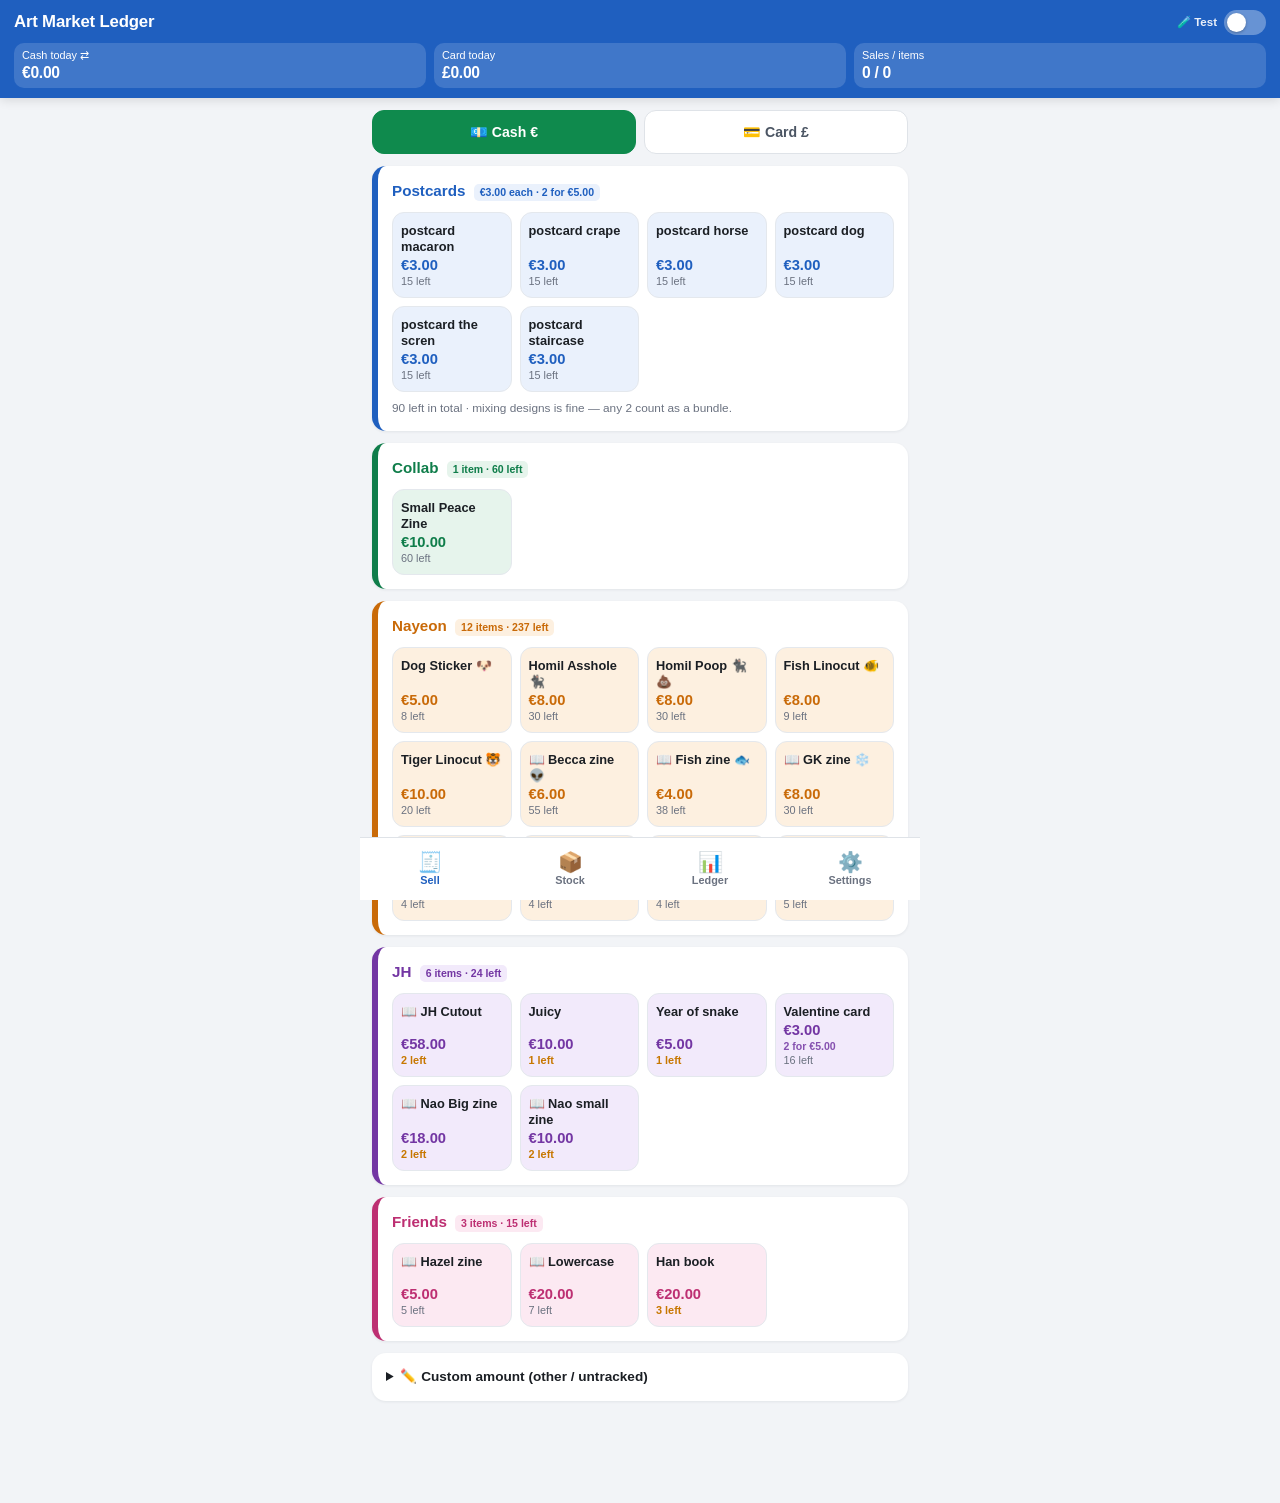
==== artmarket-standalone.html @ d3ed6085 "BremenZineFestival00" ====
<!DOCTYPE html>
<html lang="en">
<head>
<meta charset="UTF-8">
<meta name="viewport" content="width=device-width, initial-scale=1, viewport-fit=cover">
<meta name="theme-color" content="#1f5fbf">
<meta name="apple-mobile-web-app-capable" content="yes">
<meta name="apple-mobile-web-app-status-bar-style" content="default">
<meta name="apple-mobile-web-app-title" content="Art Market Ledger">
<title>Art Market Ledger</title>
<style>
/* ===== 아트마켓 현장 장부 — 모바일 우선 ===== */
:root{
  --primary:#1f5fbf;
  --primary-dark:#174b99;
  --cash:#0f8a4d;
  --card:#6b3fa0;
  --warn:#c0392b;
  --bg:#f2f4f7;
  --surface:#ffffff;
  --text:#1b1f24;
  --muted:#6b7280;
  --line:#dfe3e8;
  --radius:14px;
  --tabh:62px;
  color-scheme: light;
}
*{box-sizing:border-box;-webkit-tap-highlight-color:transparent}
html,body{margin:0;padding:0}
body{
  font-family:-apple-system,BlinkMacSystemFont,"Pretendard","Apple SD Gothic Neo","Segoe UI",Roboto,sans-serif;
  background:var(--bg);color:var(--text);
  font-size:16px;line-height:1.45;
  -webkit-text-size-adjust:100%;
}
h1{font-size:1.05rem;margin:0;font-weight:800;letter-spacing:-.2px}
h2{font-size:.95rem;margin:0 0 10px;font-weight:800}
h3{font-size:.85rem;margin:14px 0 8px;font-weight:800;color:var(--muted)}
p{margin:0}
ul{list-style:none;margin:0;padding:0}
b,strong{font-weight:800}

/* ---------- 상단바 ---------- */
.warnbar{
  background:#fdecea;color:#8d2317;font-size:.78rem;line-height:1.4;
  padding:10px 14px;border-bottom:2px solid #e0a89f;
}
.warnbar[hidden]{display:none}
.warnbar b{display:block;font-size:.86rem;margin-bottom:2px}
.warnbar button{
  margin-top:7px;border:0;background:var(--warn);color:#fff;
  border-radius:8px;padding:8px 12px;font-size:.78rem;font-weight:800;
  cursor:pointer;font-family:inherit;
}
.topbar{
  position:sticky;top:0;z-index:40;
  background:var(--primary);color:#fff;
  padding:calc(env(safe-area-inset-top) + 10px) 14px 10px;
  box-shadow:0 2px 10px rgba(0,0,0,.12);
}
.topbar-main{display:flex;align-items:center;justify-content:space-between;gap:10px}
.stock-shortcut{
  border:0;background:rgba(255,255,255,.22);color:#fff;
  font-size:.82rem;font-weight:700;padding:8px 12px;border-radius:999px;cursor:pointer;
}
.topbar-stats{display:flex;gap:8px;margin-top:8px}
.topbar-stats .stat{
  flex:1;background:rgba(255,255,255,.15);border-radius:10px;padding:6px 8px;
  font-size:.68rem;line-height:1.25;
}
.topbar-stats .stat b{display:block;font-size:.98rem;letter-spacing:-.3px}

/* ---------- 레이아웃 ---------- */
#main{max-width:560px;margin:0 auto;padding:12px 12px calc(var(--tabh) + 28px)}
.view[hidden]{display:none}
.card{
  background:var(--surface);border-radius:var(--radius);padding:14px;
  margin-bottom:12px;box-shadow:0 1px 3px rgba(16,24,40,.07);
}
.hint{font-size:.74rem;color:var(--muted);margin-top:8px}
.muted{color:var(--muted);font-weight:500}

/* ---------- 입력 ---------- */
label{display:block;font-size:.78rem;font-weight:700;color:#4b5563;margin:10px 0 5px}
label:first-child{margin-top:0}
input[type=text],input[type=number],select{
  width:100%;padding:12px;border:1px solid var(--line);border-radius:10px;
  font-size:1rem;background:#fcfcfd;color:var(--text);font-family:inherit;
}
input:focus,select:focus{outline:none;border-color:var(--primary);background:#fff}
label.check{display:flex;align-items:center;gap:8px;font-size:.82rem;margin:12px 0 0}
label.check input{width:20px;height:20px;margin:0}
.grid2{display:grid;grid-template-columns:1fr 1fr;gap:10px}
.grid2 label{margin-top:0}
.field-col{display:flex;flex-direction:column;gap:8px;margin-top:10px}

/* ---------- 버튼 ---------- */
.btn{
  border:0;border-radius:10px;padding:13px 14px;font-size:.95rem;font-weight:800;
  cursor:pointer;font-family:inherit;width:100%;
}
.btn-primary{background:var(--primary);color:#fff}
.btn-primary:active{background:var(--primary-dark)}
.btn-sub{background:#eef2f7;color:#2b3a4d}
.btn-ghost{background:#fff;color:var(--muted);border:1px solid var(--line)}
.btn-warn{background:#fdecea;color:var(--warn)}
.btn-row{display:flex;gap:8px;margin-top:10px}

/* ---------- 통화 토글 ---------- */
.seg{display:flex;gap:8px;margin-bottom:12px}
.seg-btn{
  flex:1;padding:13px 8px;border-radius:12px;border:1.5px solid var(--line);
  background:#fff;color:#4b5563;font-size:.88rem;font-weight:700;cursor:pointer;font-family:inherit;
}
.seg-btn.is-on[data-cur=EUR]{background:var(--cash);border-color:var(--cash);color:#fff}
.seg-btn.is-on[data-cur=GBP]{background:var(--card);border-color:var(--card);color:#fff}

/* ---------- 상품 그리드 ---------- */
.pgrid{display:grid;grid-template-columns:repeat(auto-fill,minmax(96px,1fr));gap:8px}
.pcard{
  position:relative;display:flex;flex-direction:column;gap:2px;
  min-height:84px;padding:10px 8px;border-radius:12px;border:1px solid var(--line);
  background:#fff;text-align:left;cursor:pointer;font-family:inherit;color:var(--text);
}
.pcard:active{background:#eef4ff;border-color:var(--primary)}
.pcard.in-cart{border-color:var(--primary);border-width:2px;background:#f4f8ff}
.pcard-name{font-size:.8rem;font-weight:700;line-height:1.25}
.pcard-price{font-size:.92rem;font-weight:800;color:var(--primary);margin-top:auto}
.pcard-stock{font-size:.68rem;color:var(--muted)}
.pcard-price.noprice{font-size:.76rem;color:#c77700}
.pcard-stock.low{color:#c77700;font-weight:700}
.pcard-stock.out{color:var(--warn);font-weight:700}
.pcard[disabled]{opacity:.45}
.pcard-qty{
  position:absolute;top:-6px;right:-6px;min-width:22px;height:22px;border-radius:999px;
  background:var(--primary);color:#fff;font-size:.72rem;font-weight:800;
  display:flex;align-items:center;justify-content:center;padding:0 5px;
}
.custom-card summary{font-size:.85rem;font-weight:700;cursor:pointer}

/* ---------- 장바구니 ---------- */
.cart{
  position:fixed;left:0;right:0;bottom:var(--tabh);z-index:45;
  display:flex;flex-direction:column;
  background:#fff;border-radius:18px 18px 0 0;
  border-top:1px solid var(--line);
  box-shadow:0 -8px 28px rgba(16,24,40,.18);
  max-width:560px;margin:0 auto;max-height:84vh;
  will-change:transform;
}
.cart[hidden]{display:none}
.cart-grab{
  flex:0 0 auto;touch-action:none;cursor:grab;
  user-select:none;-webkit-user-select:none;
}
.cart-grab:active{cursor:grabbing}
.cart-grabber{display:flex;justify-content:center;padding:9px 0 3px}
.cart-grabber i{display:block;width:44px;height:5px;border-radius:99px;background:#c6ccd4}
.cart-handle{
  display:flex;align-items:center;justify-content:space-between;
  padding:4px 16px 12px;font-size:.86rem;color:var(--muted);
}
.cart-handle-right{display:flex;align-items:center;gap:8px}
.cart-handle-right b{font-size:1.15rem;color:var(--primary)}
.cart-body{flex:1 1 auto;padding:0 14px 16px;overflow-y:auto;-webkit-overflow-scrolling:touch}
.cart-lines{border-top:1px solid var(--line)}
.cart-line{display:flex;align-items:center;gap:8px;padding:9px 0;border-bottom:1px solid #f0f2f5}
.cart-line-name{flex:1;font-size:.86rem;font-weight:700;line-height:1.2}
.cart-line-name small{display:block;font-weight:500;color:var(--muted);font-size:.7rem}
.stepper{display:flex;align-items:center;gap:2px}
.stepper button{
  width:34px;height:34px;border-radius:9px;border:1px solid var(--line);background:#f7f9fc;
  font-size:1.05rem;font-weight:800;color:#374151;cursor:pointer;font-family:inherit;
}
.stepper span{min-width:28px;text-align:center;font-weight:800;font-size:.95rem}
.cart-line-amt{min-width:62px;text-align:right;font-weight:800;font-size:.9rem}
.cart-sum{padding:10px 0;border-bottom:1px solid var(--line)}
.sum-row{display:flex;justify-content:space-between;font-size:.84rem;color:var(--muted);padding:2px 0}
.sum-row.discount{color:var(--cash);font-weight:700}
.sum-row.total{font-size:1.25rem;font-weight:800;color:var(--text);padding-top:6px}
.sum-row.total b{color:var(--primary)}
.pay{padding-top:10px}
.quick{display:flex;gap:6px;margin-top:8px;flex-wrap:wrap}
.quick button{
  flex:1;min-width:58px;padding:10px 4px;border-radius:9px;border:1px solid var(--line);
  background:#f7f9fc;font-size:.85rem;font-weight:700;cursor:pointer;font-family:inherit;color:#374151;
}
.change-row{
  display:flex;justify-content:space-between;align-items:center;
  margin-top:10px;padding:12px;border-radius:12px;background:#eef7f1;
}
.change-row b{font-size:1.5rem;color:var(--cash);letter-spacing:-.5px}
.change-row.short{background:#fdecea}
.change-row.short b{color:var(--warn);font-size:1.1rem}
.cart-actions{display:flex;gap:8px;margin-top:12px}
.cart-actions .btn-ghost{flex:0 0 92px}

/* ---------- 재고 ---------- */
.stock-row{
  background:#fff;border-radius:12px;padding:12px;margin-bottom:8px;
  box-shadow:0 1px 3px rgba(16,24,40,.06);
}
.stock-top{display:flex;justify-content:space-between;align-items:baseline;gap:8px}
.stock-name{font-size:.9rem;font-weight:800}
.stock-left{font-size:1.05rem;font-weight:800;white-space:nowrap}
.stock-left small{font-size:.74rem;color:var(--muted);font-weight:600}
.stock-bar{height:7px;border-radius:99px;background:#eceff3;margin:8px 0;overflow:hidden}
.stock-bar i{display:block;height:100%;border-radius:99px;background:var(--cash)}
.stock-bar i.low{background:#e8a33d}
.stock-bar i.out{background:var(--warn)}
.stock-ctl{display:flex;align-items:center;gap:6px}
.stock-ctl .stepper{flex:0 0 auto}
.stock-ctl input{flex:1;padding:9px;text-align:center;font-weight:700}
.stock-ctl .unit{font-size:.74rem;color:var(--muted);white-space:nowrap}
.sold-today{font-size:.72rem;color:var(--muted);font-weight:600}

/* ---------- 요약 타일 ---------- */
.tiles{display:grid;grid-template-columns:1fr 1fr;gap:8px}
.tile{background:#f7f9fc;border-radius:12px;padding:10px}
.tile span{display:block;font-size:.7rem;color:var(--muted);font-weight:700}
.tile b{display:block;font-size:1.12rem;letter-spacing:-.4px;margin-top:2px}
.tile.cash b{color:var(--cash)}
.tile.card b{color:var(--card)}
.tile.wide{grid-column:1/-1}
.tile.strong{background:#eef4ff}
.tile.strong b{color:var(--primary);font-size:1.3rem}

/* ---------- 내역 ---------- */
.hist li{padding:11px 0;border-bottom:1px solid #f0f2f5}
.hist li:last-child{border-bottom:0}
.hist-top{display:flex;justify-content:space-between;gap:8px;align-items:baseline}
.hist-items{font-size:.86rem;font-weight:700;line-height:1.3}
.hist-amt{font-weight:800;white-space:nowrap}
.hist-amt.cash{color:var(--cash)}
.hist-amt.card{color:var(--card)}
.hist-meta{display:flex;justify-content:space-between;gap:8px;font-size:.72rem;color:var(--muted);margin-top:3px}
.hist-del{border:0;background:none;color:var(--warn);font-size:.72rem;font-weight:700;cursor:pointer;padding:2px 0;font-family:inherit}
.badge{display:inline-block;background:#eef2f7;color:#415168;font-size:.66rem;font-weight:800;padding:1px 6px;border-radius:5px;margin-left:4px;vertical-align:middle}
.badge.gbp{background:#ede4f7;color:#5b327f}
.empty{text-align:center;color:var(--muted);font-size:.84rem;padding:18px 0}

/* 상품별 판매 표 */
.ptable{width:100%;border-collapse:collapse;font-size:.82rem}
.ptable th,.ptable td{padding:7px 4px;border-bottom:1px solid #f0f2f5;text-align:right}
.ptable th:first-child,.ptable td:first-child{text-align:left}
.ptable th{font-size:.7rem;color:var(--muted);font-weight:800}
.ptable td small{font-size:.66rem;font-weight:500}
.ptable tfoot td{font-weight:800;border-bottom:0}

/* 설정 상품 편집 */
.prow{border:1px solid var(--line);border-radius:12px;padding:10px;margin-bottom:8px}
.prow-head{display:flex;gap:8px;align-items:center}
.prow-head input{flex:1}
.prow-del{border:0;background:#fdecea;color:var(--warn);border-radius:9px;width:38px;height:40px;font-size:1rem;cursor:pointer;flex:0 0 38px}
.prow-grid{display:grid;grid-template-columns:1fr 1fr 1fr;gap:6px;margin-top:8px}
.prow-grid label{font-size:.68rem;margin:0 0 3px}
.prow-grid input{padding:9px;text-align:center}
.prow .tag{font-size:.68rem;color:var(--muted);font-weight:700;margin-top:6px;display:block}

/* ---------- 탭바 ---------- */
.tabbar{
  position:fixed;left:0;right:0;bottom:0;z-index:50;
  display:flex;background:#fff;border-top:1px solid var(--line);
  padding-bottom:env(safe-area-inset-bottom);
  max-width:560px;margin:0 auto;
}
.tab{
  flex:1;border:0;background:none;padding:8px 2px;height:var(--tabh);
  display:flex;flex-direction:column;align-items:center;justify-content:center;gap:2px;
  font-size:.68rem;font-weight:700;color:var(--muted);cursor:pointer;font-family:inherit;
}
.tab i{font-style:normal;font-size:1.25rem;line-height:1}
.tab.is-on{color:var(--primary)}

/* ---------- 토스트 ---------- */
.toast{
  position:fixed;left:50%;bottom:calc(var(--tabh) + 20px);transform:translateX(-50%);
  background:#1b1f24;color:#fff;padding:11px 16px;border-radius:999px;
  font-size:.85rem;font-weight:700;z-index:90;max-width:88%;text-align:center;
  box-shadow:0 6px 20px rgba(0,0,0,.25);
}


/* ---------- PDF 리포트 (인쇄 전용) ---------- */
.btn-cash{background:var(--cash);color:#fff}
.btn-card{background:var(--card);color:#fff}
.report{display:none}
@media print{
  body{background:#fff}
  body > *{display:none !important}
  body > #reportSheet{display:block !important}
  @page{size:A4;margin:14mm}
}
#reportSheet{color:#000;font-size:11pt;line-height:1.45}
#reportSheet .rp-head{border-bottom:2px solid #000;padding-bottom:8px;margin-bottom:14px}
#reportSheet h1{font-size:17pt;margin:0 0 4px}
#reportSheet .rp-sub{font-size:9.5pt;color:#444}
#reportSheet h2{font-size:12pt;margin:18px 0 6px;border-bottom:1px solid #999;padding-bottom:3px}
#reportSheet table{width:100%;border-collapse:collapse;font-size:10pt}
#reportSheet th,#reportSheet td{border-bottom:1px solid #ccc;padding:5px 4px;text-align:right}
#reportSheet th:first-child,#reportSheet td:first-child{text-align:left}
#reportSheet th{background:#f0f0f0;font-weight:700;border-bottom:1px solid #888}
#reportSheet tfoot td{font-weight:800;border-top:1px solid #888;border-bottom:none}
#reportSheet .rp-sum{display:grid;grid-template-columns:1fr 1fr;gap:6px 14px;margin:10px 0}
#reportSheet .rp-sum div{display:flex;justify-content:space-between;border-bottom:1px dotted #bbb;padding:3px 0}
#reportSheet .rp-sum .big{grid-column:1/-1;font-size:13pt;font-weight:800;border-bottom:2px solid #000}
#reportSheet .rp-note{font-size:9pt;color:#555;margin-top:6px}
#reportSheet .rp-foot{margin-top:20px;font-size:8.5pt;color:#777;border-top:1px solid #ccc;padding-top:6px}


/* ---------- 테스트 모드 / 두 번 탭 확인 ---------- */
.testbar{
  display:flex;align-items:center;justify-content:space-between;gap:8px;flex-wrap:wrap;
  background:#fff3e0;color:#8a4b00;border-bottom:1px solid #f0c98a;
  padding:9px 14px;font-size:.78rem;font-weight:700;
  position:sticky;top:0;z-index:39;
}
.testbar[hidden]{display:none}
.testbar-btns{display:flex;gap:6px}
.testbar button{
  border:1px solid #d7a35a;background:#fff;color:#8a4b00;
  border-radius:8px;padding:6px 10px;font-size:.74rem;font-weight:800;cursor:pointer;font-family:inherit;
}
body.testing .pcard-price{color:#b36b00}
.btn.armed,.hist-del.armed{background:var(--warn) !important;color:#fff !important;border-color:var(--warn) !important}
.testbar button.armed{background:var(--warn);color:#fff;border-color:var(--warn)}
.hist-del{padding:4px 10px;border-radius:7px;background:#fdecea}
#clearDate,#testWipe2{margin-top:12px}
.hist li.test-row{opacity:.85}


/* ---------- 카테고리별 색 구분 ---------- */
[data-cat="postcard"]{--cat:#1f5fbf;--catBg:#eaf1fc}
[data-cat="joint"]   {--cat:#0f7d4a;--catBg:#e6f4ec}
[data-cat="nayeon"]  {--cat:#c96a08;--catBg:#fdf0e0}
[data-cat="jh"]      {--cat:#7336a3;--catBg:#f2eafb}
[data-cat="friends"] {--cat:#bd2f72;--catBg:#fce9f2}
[data-cat="etc"]     {--cat:#5a6673;--catBg:#eef1f5}

.card[data-cat]{border-left:6px solid var(--cat)}
.card[data-cat] h2{color:var(--cat)}
.card[data-cat] h2 .badge{background:var(--catBg);color:var(--cat)}
.pcard[data-cat]{background:var(--catBg);border-color:#e4e8ed}
.pcard[data-cat] .pcard-price{color:var(--cat)}
.pcard[data-cat]:active{background:#fff;border-color:var(--cat)}
.pcard[data-cat].in-cart{border-color:var(--cat);border-width:2px;background:#fff}
.pcard[data-cat] .pcard-qty{background:var(--cat)}

h3[data-cat]{
  color:var(--cat);border-left:4px solid var(--cat);
  padding-left:8px;margin-left:2px;
}
.cat-dot{
  display:inline-block;width:9px;height:9px;border-radius:99px;
  background:var(--cat);margin-right:6px;vertical-align:baseline;
}
.stock-row[data-cat]{border-left:4px solid var(--cat)}
.stock-row[data-cat] .stock-left{color:var(--cat)}

.stock-foot{display:flex;justify-content:flex-end;margin-top:2px}


/* ---------- Sell 상단 테스트 토글 ---------- */
.sell-top{display:flex;justify-content:flex-end;align-items:center;margin:0 2px 10px}
.switch{
  display:inline-flex;align-items:center;gap:9px;margin:0;
  font-size:.8rem;font-weight:800;color:#6b7280;cursor:pointer;
  user-select:none;-webkit-user-select:none;
}
.switch input{position:absolute;opacity:0;width:0;height:0}
.switch-ui{
  position:relative;width:48px;height:29px;border-radius:99px;
  background:#d3d8df;transition:background .18s;flex:0 0 auto;
}
.switch-ui::after{
  content:"";position:absolute;top:3px;left:3px;width:23px;height:23px;
  border-radius:99px;background:#fff;box-shadow:0 1px 3px rgba(0,0,0,.28);
  transition:transform .18s;
}
.switch input:checked ~ .switch-ui{background:#e08a1e}
.switch input:checked ~ .switch-ui::after{transform:translateX(19px)}
.switch:has(input:checked) .switch-txt{color:#b4660a}
.switch:active .switch-ui::after{width:27px}

.pcard-bundle{font-size:.66rem;font-weight:700;color:var(--cat,#6b7280);opacity:.85}


/* 파란 헤더 위의 테스트 토글 */
.topbar .switch{color:rgba(255,255,255,.9);font-size:.72rem;gap:7px;flex:0 0 auto}
.topbar .switch-ui{width:42px;height:25px;background:rgba(255,255,255,.32)}
.topbar .switch-ui::after{width:19px;height:19px;top:3px;left:3px}
.topbar .switch input:checked ~ .switch-ui{background:#f5a93f}
.topbar .switch input:checked ~ .switch-ui::after{transform:translateX(17px)}
.topbar .switch:has(input:checked) .switch-txt{color:#ffe3bb}
.topbar .switch:active .switch-ui::after{width:23px}

/* ---------- 테스트 모드: 상단을 주황색으로 ---------- */
body.testing .topbar{background:#d98324}
body.testing .topbar-stats .stat{background:rgba(255,255,255,.22)}
body.testing .topbar .switch .switch-txt{color:#fff}
body.testing .topbar .switch input:checked ~ .switch-ui{background:#fff}
body.testing .topbar .switch input:checked ~ .switch-ui::after{background:#c9761a}
body.testing .btn-primary{background:#d98324}
body.testing .btn-primary:active{background:#b96a15}
body.testing .cart-handle-right b{color:#c9761a}
body.testing .sum-row.total b{color:#c9761a}

.topbar-stats{cursor:pointer}
.topbar-stats .stat:first-child span{opacity:.9}

</style>
</head>
<body>

<div id="storageWarn" class="warnbar" hidden>
  <b>⚠️ This browser is NOT saving your data.</b>
  Everything disappears when you close this page. Open the app from a web address instead (see README), or save a backup after every few sales.
  <button id="warnBackup">Save backup now</button>
</div>

<header class="topbar">
  <div class="topbar-main">
    <h1>Art Market Ledger</h1>
    <label class="switch">
      <span class="switch-txt">🧪 Test</span>
      <input type="checkbox" id="setTest">
      <span class="switch-ui"></span>
    </label>
  </div>
  <div class="topbar-stats" id="topStats"></div>
</header>

<div id="testBar" class="testbar" hidden>
  <span>🧪 Test mode — nothing counts toward sales or stock</span>
  <span class="testbar-btns">
    <button id="testWipe">Clear</button>
    <button id="testOff">Turn off</button>
  </span>
</div>

<main id="main">

  <!-- ===================== SELL ===================== -->
  <section class="view" id="view-sell">
    <div class="seg" id="curSeg">
      <button class="seg-btn is-on" data-cur="EUR">💶 Cash €</button>
      <button class="seg-btn" data-cur="GBP">💳 Card £</button>
    </div>

    <div id="productSections"></div>

    <details class="card custom-card">
      <summary>✏️ Custom amount (other / untracked)</summary>
      <div class="field-col">
        <input id="customName" type="text" placeholder="Item name (e.g. commission)">
        <input id="customPrice" type="number" inputmode="decimal" step="0.5" placeholder="Amount in the selected currency">
        <button class="btn btn-sub" id="customAdd">Add to cart</button>
      </div>
    </details>
  </section>

  <!-- ===================== STOCK ===================== -->
  <section class="view" id="view-stock" hidden>
    <div class="card" id="stockSummary"></div>
    <div id="stockList"></div>
    <div class="card">
      <p class="hint">This screen is read-only. To change a number, go to <b>Settings → Products · Stock</b>.</p>
      <button class="btn btn-sub" id="restockAll">Reset all stock to starting quantity</button>
    </div>
  </section>

  <!-- ===================== LEDGER ===================== -->
  <section class="view" id="view-ledger" hidden>
    <div class="card">
      <label for="ledgerDate">Date</label>
      <select id="ledgerDate"></select>
      <div id="ledgerSummary"></div>
    </div>

    <div class="card">
      <h2>Settlement by category</h2>
      <div id="ledgerByCat"></div>
      <p class="hint">Use this table when splitting takings per maker.</p>
    </div>

    <div class="card">
      <h2>Sales by product</h2>
      <div id="ledgerByProduct"></div>
    </div>

    <div class="card">
      <h2>Transactions</h2>
      <ul class="hist" id="histList"></ul>
      <button class="btn btn-warn" id="clearDate">🗑 Delete all records for this date (restores stock)</button>
    </div>

    <div class="card" id="testCard" hidden>
      <h2>🧪 Test records</h2>
      <p class="hint">Practice entries. They never touch sales, stock or reports.</p>
      <ul class="hist" id="testList"></ul>
      <button class="btn btn-warn" id="testWipe2">Delete all test records</button>
    </div>

    <div class="card">
      <h2>Export</h2>
      <p class="hint">Everything below follows the <b>date</b> selected above.</p>

      <h3>PDF report — one per currency</h3>
      <div class="btn-row">
        <button class="btn btn-cash" id="pdfEur">💶 EUR (€) PDF</button>
        <button class="btn btn-card" id="pdfGbp">💳 GBP (£) PDF</button>
      </div>
      <p class="hint">When the print sheet opens, choose <b>Save as PDF</b>. (iPhone: Share → Save to Files)</p>

      <h3>CSV for Excel</h3>
      <div class="btn-row">
        <button class="btn btn-sub" id="csvEur">💶 EUR</button>
        <button class="btn btn-sub" id="csvGbp">💳 GBP</button>
        <button class="btn btn-sub" id="csvAll">All</button>
      </div>
      <p class="hint">Opens directly in Excel / Google Sheets (one row = one product).</p>

      <h3>Backup</h3>
      <div class="btn-row">
        <button class="btn btn-sub" id="expJson">JSON backup (all data)</button>
      </div>
    </div>
  </section>

  <!-- ===================== SETTINGS ===================== -->
  <section class="view" id="view-settings" hidden>
    <div class="card">
      <h2>Postcard price (bundle)</h2>
      <div class="grid2">
        <div><label for="pcUnitEur">1 for €</label><input id="pcUnitEur" type="number" inputmode="decimal" step="0.5"></div>
        <div><label for="pcPairEur">2 for €</label><input id="pcPairEur" type="number" inputmode="decimal" step="0.5"></div>
        <div><label for="pcUnitGbp">1 for £</label><input id="pcUnitGbp" type="number" inputmode="decimal" step="0.5"></div>
        <div><label for="pcPairGbp">2 for £</label><input id="pcPairGbp" type="number" inputmode="decimal" step="0.5"></div>
      </div>
      <p class="hint">Mixing designs is fine — any 2 postcards count as a bundle. 3 = bundle + 1, 4 = two bundles, automatically.</p>
    </div>

    <div class="card">
      <h2>Products · Stock</h2>
      <div id="setProducts"></div>
      <button class="btn btn-sub" id="addProduct">+ Add product</button>
    </div>

    <div class="card">
      <h2>Data</h2>
      <div class="btn-row">
        <button class="btn btn-sub" id="expJson2">JSON backup</button>
        <button class="btn btn-sub" id="impJson">Restore JSON</button>
      </div>
      <button class="btn btn-warn" id="cleanAll" style="margin-top:10px">🧹 Delete all sales + reset stock</button>
      <div class="btn-row">
        <button class="btn btn-warn" id="resetDay">Delete today only</button>
        <button class="btn btn-warn" id="resetAll">Factory reset</button>
      </div>
      <p class="hint">“Delete all sales” clears records but keeps your products, prices and categories. “Factory reset” puts products and prices back to the original list too. Both need <b>two taps</b>.</p>
      <input type="file" id="fileInput" accept="application/json,.json" hidden>
    </div>
  </section>

</main>

<!-- ===================== CART ===================== -->
<div class="cart" id="cart" hidden>
  <div class="cart-grab" id="cartGrab">
    <div class="cart-grabber"><i></i></div>
    <div class="cart-handle">
      <span><b id="cartQty">0</b> in cart</span>
      <span class="cart-handle-right"><b id="cartTotalMini">€0.00</b></span>
    </div>
  </div>
  <div class="cart-body" id="cartBody">
    <ul class="cart-lines" id="cartLines"></ul>
    <div class="cart-sum" id="cartSum"></div>
    <div class="pay" id="payBox">
      <label for="received">Cash received (€)</label>
      <input id="received" type="number" inputmode="decimal" step="0.5" placeholder="Leave empty = exact amount">
      <div class="quick" id="quickCash"></div>
      <div class="change-row"><span>Change to give</span><b id="changeOut">€0.00</b></div>
    </div>
    <div class="cart-actions">
      <button class="btn btn-ghost" id="cartClear">Clear</button>
      <button class="btn btn-primary" id="cartRecord">✅ Record</button>
    </div>
  </div>
</div>

<nav class="tabbar">
  <button class="tab is-on" data-go="sell"><i>🧾</i>Sell</button>
  <button class="tab" data-go="stock"><i>📦</i>Stock</button>
  <button class="tab" data-go="ledger"><i>📊</i>Ledger</button>
  <button class="tab" data-go="settings"><i>⚙️</i>Settings</button>
</nav>

<div class="toast" id="toast" hidden></div>
<div id="reportSheet" class="report" aria-hidden="true"></div>

<script>
'use strict';
/* =========================================================
   아트마켓 현장 장부
   - 금액은 모두 '센트(정수)'로 계산해서 소수점 오차를 없앱니다.
   - 재고는 상품별, 금액은 거래별로 따로 기록합니다.
   - 상품은 카테고리(제작자/엽서)로 묶여 정산도 카테고리별로 볼 수 있습니다.
   ========================================================= */

const SYM = { EUR: '€', GBP: '£' };
const KEY = 'artmarket-ledger-v3';

const $  = (s, r = document) => r.querySelector(s);
const $$ = (s, r = document) => Array.from(r.querySelectorAll(s));
const toC = v => Math.round((parseFloat(v) || 0) * 100);          // 2.5 -> 250
const fmt = (c, cur) => SYM[cur] + (c / 100).toFixed(2);
const num = c => (c / 100).toFixed(2);
const uid = () => Date.now().toString(36) + Math.random().toString(36).slice(2, 7);
const pad = n => String(n).padStart(2, '0');
const dayOf = (d = new Date()) => `${d.getFullYear()}-${pad(d.getMonth() + 1)}-${pad(d.getDate())}`;
const hhmm = ts => { const d = new Date(ts); return `${pad(d.getHours())}:${pad(d.getMinutes())}`; };
const esc = s => String(s).replace(/[&<>"]/g, m => ({ '&': '&amp;', '<': '&lt;', '>': '&gt;', '"': '&quot;' }[m]));

/* ---------------- 초기 데이터 ---------------- */
function defaultState() {
  // 엽서: 가격은 카테고리(세트가)에서 관리하므로 상품 가격은 비워둠
  const pc = (id, name) => ({ id: 'pc-' + id, name, cat: 'postcard', price: { EUR: 0, GBP: 0 }, stock: 15, baseStock: 15 });
  const it = (id, name, cat, eur, gbp, stock) =>
    ({ id, name, cat, price: { EUR: toC(eur), GBP: toC(gbp) }, stock, baseStock: stock });

  return {
    version: 2,
    settings: { gbpToEur: 1.15, showEurEq: true, cashFloatC: 0, currency: 'EUR', testMode: false, topScope: 'today' },
    categories: [
      { id: 'postcard', name: 'Postcards', unitName: 'pc',
        unit: { EUR: toC(3), GBP: toC(2.5) },
        bundles: [{ qty: 2, EUR: toC(5), GBP: toC(4) }] },
      { id: 'joint',   name: 'Collab' },
      { id: 'nayeon',  name: 'Nayeon' },
      { id: 'jh',      name: 'JH' },
      { id: 'friends', name: 'Friends' },
      { id: 'etc',     name: 'Other' }
    ],
    products: [
      /* 엽서 6종 · 각 15장 */
      pc('macaron',   'postcard macaron'),
      pc('crape',     'postcard crape'),
      pc('horse',     'postcard horse'),
      pc('dog',       'postcard dog'),
      pc('scren',     'postcard the scren'),
      pc('staircase', 'postcard staircase'),

      /* 공동 제작 */
      it('p-smallpeace', 'Small Peace Zine', 'joint', 10, 8.5, 60),

      /* 나연 제작 */
      it('p-dogsticker', 'Dog Sticker 🐶',       'nayeon', 5, 4.5, 8),
      it('p-homilass',   'Homil Asshole 🐈‍⬛',     'nayeon', 8, 7,   30),
      it('p-homilpoop',  'Homil Poop 🐈‍⬛💩',      'nayeon', 8, 7,   30),
      it('p-fishlino',   'Fish Linocut 🐠',      'nayeon', 8, 7,   9),
      it('p-tigerlino',  'Tiger Linocut 🐯',     'nayeon', 10, 8.5, 20),
      it('p-beccazine',  '📖 Becca zine 👽',     'nayeon', 6, 5,   55),
      it('p-fishzine',   '📖 Fish zine 🐟',      'nayeon', 4, 3.5, 38),
      it('p-gkzine',     '📖 GK zine ❄️',        'nayeon', 8, 7,   30),
      it('p-bologna1',   '1 Bologna Print A4',  'nayeon', 10, 9,  4),
      it('p-bologna2',   '2 Bologna Print A4',  'nayeon', 10, 9,  4),
      it('p-bologna3',   '3 Bologna print A4',  'nayeon', 10, 9,  4),
      it('p-dogpostcard','Dog postcard 🐶',      'nayeon', 3, 2.5, 5),

      /* JH 제작 */
      it('p-jhcutout',   '📖 JH Cutout',       'jh', 58, 50, 2),
      it('p-juicy',      'Juicy',              'jh', 10, 9, 1),
      it('p-yearsnake',  'Year of snake',      'jh', 5, 4, 1),
      { id: 'p-valentine', name: 'Valentine card', cat: 'jh',
        price: { EUR: toC(3), GBP: toC(2.5) },
        bundles: [{ qty: 2, EUR: toC(5), GBP: toC(4) }],   // 2개 세트가
        stock: 16, baseStock: 16 },
      it('p-naobig',     '📖 Nao Big zine',    'jh', 18, 15, 2),
      it('p-naosmall',   '📖 Nao small zine',  'jh', 10, 9, 2),

      /* 지인 제작 */
      it('p-hazel',      '📖 Hazel zine',      'friends', 5, 4, 5),
      it('p-lowercase',  '📖 Lowercase',       'friends', 20, 19, 7),
      it('p-hanbook',    'Han book',           'friends', 20, 19, 3)
    ],
    sales: []
  };
}

/* ---------------- 저장소 ---------------- */
let storageOk = true;
function probeStorage() {                      // 진짜로 저장이 되는지 한 번 써보고 확인
  try { localStorage.setItem('__probe', '1'); localStorage.removeItem('__probe'); return true; }
  catch (e) { return false; }
}
function load() {
  try {
    const raw = localStorage.getItem(KEY);
    if (raw) return migrate(JSON.parse(raw));
  } catch (e) { storageOk = false; }
  return defaultState();
}
function migrate(s) {
  const d = defaultState();
  s = s || {};
  s.settings = Object.assign({}, d.settings, s.settings);
  if (!Array.isArray(s.categories) || !s.categories.length) s.categories = d.categories;
  if (!s.categories.some(c => c.id === 'etc')) s.categories.push({ id: 'etc', name: 'Other' });
  if (!Array.isArray(s.products) || !s.products.length) s.products = d.products;
  for (const p of s.products) {
    if (!p.cat) p.cat = p.groupId === 'postcard' ? 'postcard' : 'etc';
    if (!p.price) p.price = { EUR: 0, GBP: 0 };
  }
  if (!Array.isArray(s.sales)) s.sales = [];

  // 한 번만 적용: Nao zine 2종을 JH로, 이름을 안 바꿨으면 이모지 붙이기
  if (!s.fixV4) {
    const EMOJI = {
      'p-dogsticker': ['Dog Sticker', 'Dog Sticker 🐶'],
      'p-homilass':   ['Homil Asshole', 'Homil Asshole 🐈‍⬛'],
      'p-homilpoop':  ['Homil Poop', 'Homil Poop 🐈‍⬛💩'],
      'p-fishlino':   ['Fish Linocut', 'Fish Linocut 🐠'],
      'p-tigerlino':  ['Tiger Linocut', 'Tiger Linocut 🐯'],
      'p-beccazine':  ['📖 Becca zine', '📖 Becca zine 👽'],
      'p-fishzine':   ['📖 Fish zine', '📖 Fish zine 🐟'],
      'p-gkzine':     ['📖 GK zine', '📖 GK zine ❄️']
    };
    for (const p of s.products) {
      const e = EMOJI[p.id];
      if (e && p.name === e[0]) p.name = e[1];
      if (p.id === 'p-naobig' || p.id === 'p-naosmall') p.cat = 'jh';
    }
    s.fixV4 = true;
  }

  // 한 번만 적용: 나중에 알려준 가격 채우기 (직접 입력한 값은 건드리지 않음)
  if (!s.fixV5) {
    const PRICE = {
      'p-gkzine':      { GBP: 7 },
      'p-bologna1':    { GBP: 9 },
      'p-bologna2':    { GBP: 9 },
      'p-bologna3':    { GBP: 9 },
      'p-dogpostcard': { EUR: 3, GBP: 2.5 },
      'p-jhcutout':    { EUR: 58, GBP: 50 },
      'p-naobig':      { GBP: 15, force: true },
      'p-naosmall':    { EUR: 10 },
      'p-hazel':       { EUR: 5, GBP: 4 }
    };
    for (const p of s.products) {
      const f = PRICE[p.id] ||
                (/dog ?postcard/i.test(p.name) ? { EUR: 3, GBP: 2.5 } : null);
      if (!f || !p.price) continue;
      if (f.EUR != null && (!p.price.EUR || f.force)) p.price.EUR = toC(f.EUR);
      if (f.GBP != null && (!p.price.GBP || f.force)) p.price.GBP = toC(f.GBP);
    }
    s.fixV5 = true;
  }

  // 한 번만 적용: 나중에 추가한 상품 넣기
  if (!s.fixV6) {
    const ADD = [
      { id: 'p-juicy', name: 'Juicy', cat: 'jh',
        price: { EUR: toC(10), GBP: toC(9) }, stock: null, baseStock: null },
      { id: 'p-valentine', name: 'Valentine card', cat: 'jh',
        price: { EUR: toC(3), GBP: toC(2.5) },
        bundles: [{ qty: 2, EUR: toC(5), GBP: toC(4) }],
        stock: null, baseStock: null },
      { id: 'p-hanbook', name: 'Han book', cat: 'friends',
        price: { EUR: toC(20), GBP: toC(19) }, stock: null, baseStock: null }
    ];
    for (const np of ADD) if (!s.products.some(x => x.id === np.id)) s.products.push(np);
    s.fixV6 = true;
  }

  // 한 번만 적용: 마지막으로 받은 가격
  if (!s.fixV7) {
    const LAST = {
      'p-naosmall':  { EUR: 10, GBP: 9 },
      'p-lowercase': { EUR: 20, GBP: 19 }
    };
    for (const p of s.products) {
      const f = LAST[p.id];
      if (!f || !p.price) continue;
      if (!p.price.EUR) p.price.EUR = toC(f.EUR);
      if (!p.price.GBP) p.price.GBP = toC(f.GBP);
    }
    s.fixV7 = true;
  }

  // 한 번만 적용: 재고 확정 + Year of snake 추가
  if (!s.fixV8) {
    const STOCK = { 'p-juicy': 1, 'p-valentine': 16, 'p-hanbook': 3 };
    for (const p of s.products) {
      if (STOCK[p.id] != null && p.stock == null) { p.stock = STOCK[p.id]; p.baseStock = STOCK[p.id]; }
      if (p.id === 'p-fishlino') { p.stock = 9; p.baseStock = 9; }   // 4개 추가 → 총 9
    }
    if (!s.products.some(x => x.id === 'p-yearsnake')) {
      s.products.push({ id: 'p-yearsnake', name: 'Year of snake', cat: 'jh',
                        price: { EUR: toC(5), GBP: toC(4) }, stock: 1, baseStock: 1 });
    }
    s.fixV8 = true;
  }

  // 한 번만 적용: Year of snake 재고 1개
  if (!s.fixV9) {
    const p = s.products.find(x => x.id === 'p-yearsnake');
    if (p && p.stock == null) { p.stock = 1; p.baseStock = 1; }
    s.fixV9 = true;
  }
  return s;
}
function save() {
  try { localStorage.setItem(KEY, JSON.stringify(state)); storageOk = true; }
  catch (e) { storageOk = false; }
  $('#storageWarn').hidden = storageOk;
}

let state = load();
let cart = [];              // [{key, productId|null, name, qty, unitC?}]
let detent = 'full';   // 'peek' | 'mid' | 'full'
let curT = 0, drag = null;
let view = 'sell';
let ledgerDate = dayOf();

/* ---------------- 공통 조회 ---------------- */
const prod = id => state.products.find(p => p.id === id);
const catOf = id => state.categories.find(c => c.id === id) || state.categories.find(c => c.id === 'etc') || state.categories[0];
const isBundleCat = c => !!(c && c.unit);
const unitOf = (p, cur) => {
  const c = catOf(p.cat);
  return isBundleCat(c) ? (c.unit[cur] || 0) : (p.price[cur] || 0);
};
const catUnitName = c => (c && c.unitName) || 'pcs';
const productsOf = catId => state.products.filter(p => (catOf(p.cat).id) === catId);

/* =========================================================
   가격 계산
   ========================================================= */
// 수량 qty를 낱개/세트 조합 중 가장 싸게 (3장=세트+낱개, 4장=세트2개 …)
function bestPrice(qty, unitC, bundles, cur) {
  if (qty <= 0) return 0;
  const dp = new Array(qty + 1).fill(Infinity);
  dp[0] = 0;
  for (let i = 1; i <= qty; i++) {
    dp[i] = dp[i - 1] + unitC;
    for (const b of (bundles || [])) {
      const bq = Number(b.qty) || 0, bp = b[cur];
      if (bq > 0 && bq <= i && Number.isFinite(bp)) dp[i] = Math.min(dp[i], dp[i - bq] + bp);
    }
  }
  return dp[qty];
}
// 세트가를 각 디자인에 수량 비율로 나눠 담기 (합계가 정확히 일치하도록 보정)
function allocate(totalC, weights) {
  const sum = weights.reduce((a, b) => a + b, 0);
  if (sum <= 0) return weights.map(() => 0);
  const raw = weights.map(w => totalC * w / sum);
  const out = raw.map(Math.floor);
  const rest = totalC - out.reduce((a, b) => a + b, 0);
  const order = raw.map((v, i) => [v - Math.floor(v), i]).sort((a, b) => b[0] - a[0]);
  for (let k = 0; k < rest; k++) out[order[k % order.length][1]]++;
  return out;
}

// 세트가는 카테고리 전체(엽서)에 걸릴 수도, 상품 하나(Valentine card)에 걸릴 수도 있다
function bundleOf(p, cur) {
  const c = catOf(p.cat);
  if (isBundleCat(c)) return { key: 'c:' + c.id, unitC: c.unit[cur] || 0, bundles: c.bundles };
  if (p.bundles && p.bundles.length) return { key: 'p:' + p.id, unitC: p.price[cur] || 0, bundles: p.bundles };
  return null;
}

function computeCart(cur) {
  // 같은 세트가 묶음끼리 수량을 모아서 한 번에 계산
  const bQty = {}, bRef = {};
  for (const it of cart) {
    const p = it.productId && prod(it.productId);
    const b = p && bundleOf(p, cur);
    if (!b) continue;
    bQty[b.key] = (bQty[b.key] || 0) + it.qty;
    bRef[b.key] = b;
  }
  const bAlloc = {};
  for (const k in bQty) {
    const b = bRef[k];
    const cost = bestPrice(bQty[k], b.unitC, b.bundles, cur);
    const items = cart.filter(it => {
      const p = it.productId && prod(it.productId);
      const bb = p && bundleOf(p, cur);
      return bb && bb.key === k;
    });
    const parts = allocate(cost, items.map(i => i.qty));
    bAlloc[k] = new Map(items.map((it, i) => [it.key, parts[i]]));
  }

  const lines = cart.map(it => {
    const p = it.productId ? prod(it.productId) : null;
    if (p) {
      const c = catOf(p.cat);
      const unitC = unitOf(p, cur);
      const b = bundleOf(p, cur);
      return { key: it.key, productId: p.id, cat: c.id, bundled: !!b, name: p.name, qty: it.qty, unitC,
               grossC: unitC * it.qty,
               chargedC: b ? (bAlloc[b.key].get(it.key) || 0) : unitC * it.qty };
    }
    const unitC = it.unitC || 0;
    return { key: it.key, productId: null, cat: 'etc', bundled: false, name: it.name, qty: it.qty, unitC,
             grossC: unitC * it.qty, chargedC: unitC * it.qty };
  });
  const grossC = lines.reduce((a, l) => a + l.grossC, 0);
  const totalC = lines.reduce((a, l) => a + l.chargedC, 0);
  return { lines, grossC, totalC, discountC: grossC - totalC, qty: lines.reduce((a, l) => a + l.qty, 0) };
}

/* =========================================================
   장바구니 조작
   ========================================================= */
function addToCart(productId) {
  const p = prod(productId);
  if (!p) return;
  const line = cart.find(c => c.productId === productId);
  const have = line ? line.qty : 0;
  if (p.stock != null && have >= p.stock) { toast(`Only ${p.stock} left of ${p.name}`); return; }
  const wasEmpty = !cart.length;
  if (line) line.qty++;
  else cart.push({ key: uid(), productId, name: p.name, qty: 1 });
  if (wasEmpty) detent = 'full';
  else if (detent === 'peek') detent = 'mid';
  renderSell(); renderCart();
}
function bumpCart(key, delta) {
  const line = cart.find(c => c.key === key);
  if (!line) return;
  if (delta > 0 && line.productId) {
    const p = prod(line.productId);
    if (p && p.stock != null && line.qty >= p.stock) { toast(`Only ${p.stock} left of ${p.name}`); return; }
  }
  line.qty += delta;
  if (line.qty <= 0) cart = cart.filter(c => c.key !== key);
  renderSell(); renderCart();
}

/* =========================================================
   판매 기록
   ========================================================= */
function recordSale() {
  const cur = state.settings.currency;
  const c = computeCart(cur);
  if (!c.lines.length) { toast('Nothing in the cart'); return; }

  let receivedC, changeC;
  if (cur === 'EUR') {
    const raw = $('#received').value.trim();
    receivedC = raw === '' ? c.totalC : toC(raw);
    if (receivedC < c.totalC) { toast('Received is less than the total'); return; }
    changeC = receivedC - c.totalC;
  } else {
    receivedC = c.totalC; changeC = 0;   // 카드 결제는 잔돈 없음
  }

  const isTest = !!state.settings.testMode;
  state.sales.push({
    id: uid(), ts: Date.now(), date: dayOf(), currency: cur, test: isTest,
    method: cur === 'EUR' ? 'cash' : 'card',
    lines: c.lines.map(l => ({ productId: l.productId, name: l.name, cat: l.cat, qty: l.qty,
                               unitC: l.unitC, grossC: l.grossC, chargedC: l.chargedC })),
    grossC: c.grossC, totalC: c.totalC, discountC: c.discountC, receivedC, changeC
  });

  if (!isTest) {                       // 재고 차감 (테스트 모드에서는 건드리지 않음)
    for (const l of c.lines) {
      const p = l.productId && prod(l.productId);
      if (p && p.stock != null) p.stock = p.stock - l.qty;
    }
  }

  const msg = isTest ? '🧪 Test record — nothing counted' : cur === 'EUR'
    ? (changeC > 0 ? `Recorded · change ${fmt(changeC, 'EUR')}` : `Recorded · ${fmt(c.totalC, 'EUR')}`)
    : `Recorded · card ${fmt(c.totalC, 'GBP')}`;

  cart = []; $('#received').value = '';
  ledgerDate = dayOf();
  save(); renderAll(); toast(msg);
}

function deleteSale(id) {
  const i = state.sales.findIndex(s => s.id === id);
  if (i < 0) return;
  restoreStock(state.sales[i]);
  state.sales.splice(i, 1);
  save(); renderAll(); toast('Deleted · stock restored');
}

/* 팝업(confirm)이 막히는 브라우저에서도 되도록 '두 번 눌러 확인' */
const armTimers = new WeakMap();
function disarm(btn) {
  clearTimeout(armTimers.get(btn));
  btn.dataset.armed = '';
  btn.classList.remove('armed');
  if (btn.dataset.oldLabel != null) { btn.textContent = btn.dataset.oldLabel; delete btn.dataset.oldLabel; }
}
function armTap(btn, label, fn) {
  if (btn.dataset.armed === '1') { disarm(btn); fn(); return; }
  btn.dataset.oldLabel = btn.textContent;
  btn.dataset.armed = '1';
  btn.textContent = label;
  btn.classList.add('armed');
  toast('Tap again to confirm');
  armTimers.set(btn, setTimeout(() => disarm(btn), 4000));
}

/* =========================================================
   집계
   ========================================================= */
function salesOf(date) {                       // 실제 기록만 (테스트 제외)
  const real = state.sales.filter(s => !s.test);
  return date === 'ALL' ? real : real.filter(s => s.date === date);
}
function testSales() { return state.sales.filter(s => s.test); }
function restoreStock(s) {                     // 판매 전 재고로 되돌리기
  if (s.test) return;                          // 테스트 기록은 재고를 건드린 적이 없음
  for (const l of s.lines) {
    const p = l.productId && prod(l.productId);
    if (p && p.stock != null) p.stock = p.stock + l.qty;
  }
}
function summarize(date) { return summarizeList(salesOf(date)); }

// 테스트 기록만 따로 집계 (진짜 장부와 절대 섞이지 않음)
function summarizeTest(date) {
  const all = testSales();
  return summarizeList(date === 'ALL' ? all : all.filter(s => s.date === date));
}

function summarizeList(list) {
  const o = { count: list.length, qty: 0, cashC: 0, cardC: 0, receivedC: 0, changeC: 0,
              discountC: 0, discountEurC: 0, discountGbpC: 0 };
  for (const s of list) {
    o.qty += s.lines.reduce((a, l) => a + l.qty, 0);
    o.discountC += s.discountC || 0;
    if (s.currency === 'EUR') {
      o.cashC += s.totalC; o.receivedC += s.receivedC || 0; o.changeC += s.changeC || 0;
      o.discountEurC += s.discountC || 0;
    } else { o.cardC += s.totalC; o.discountGbpC += s.discountC || 0; }
  }
  o.drawerC = state.settings.cashFloatC + o.receivedC - o.changeC;
  o.cardAsEurC = Math.round(o.cardC * (parseFloat(state.settings.gbpToEur) || 0));
  o.totalEurC = o.cashC + o.cardAsEurC;
  return o;
}
// 기록이 있는 날짜 범위 (3일 마켓이면 '10-23 ~ 10-25')
function dateRange(testOnly) {
  const src = testOnly ? testSales() : state.sales.filter(s => !s.test);
  const ds = Array.from(new Set(src.map(s => s.date))).sort();
  if (!ds.length) return dayOf();
  return ds.length === 1 ? ds[0] : `${ds[0]} ~ ${ds[ds.length - 1]}`;
}
function dayCount() {
  return new Set(state.sales.filter(s => !s.test).map(s => s.date)).size;
}

function soldQty(date, productId) {
  let n = 0;
  for (const s of salesOf(date)) for (const l of s.lines) if (l.productId === productId) n += l.qty;
  return n;
}
// 카테고리(제작자)별 매출
function byCategory(date) {
  const map = new Map();
  const get = cid => {
    if (!map.has(cid)) map.set(cid, { id: cid, name: catOf(cid).name, qty: 0, eurC: 0, gbpC: 0 });
    return map.get(cid);
  };
  for (const s of salesOf(date)) for (const l of s.lines) {
    const p = l.productId && prod(l.productId);
    const cid = p ? catOf(p.cat).id : (l.cat || 'etc');
    const r = get(cid);
    r.qty += l.qty;
    if (s.currency === 'EUR') r.eurC += l.chargedC; else r.gbpC += l.chargedC;
  }
  // 카테고리 정의 순서대로
  return state.categories.map(c => map.get(c.id)).filter(Boolean)
    .concat(Array.from(map.values()).filter(r => !state.categories.some(c => c.id === r.id)));
}

/* =========================================================
   렌더 — 상단바
   ========================================================= */
function renderTestBar() {
  const on = !!state.settings.testMode;
  $('#setTest').checked = on;
  const meta = document.querySelector('meta[name="theme-color"]');
  if (meta) meta.setAttribute('content', on ? '#d98324' : '#1f5fbf');
  document.body.classList.toggle('testing', on);
  $('#testBar').hidden = !on;
  $('#cartRecord').textContent = on ? '🧪 Record (test)' : '✅ Record';
}

function renderTop() {
  const on = !!state.settings.testMode;
  const all = state.settings.topScope === 'all';
  const scope = all ? 'ALL' : dayOf();
  const t = on ? summarizeTest(scope) : summarize(scope);       // 테스트 숫자는 따로 센다
  const tag = on ? '🧪 ' : '';
  const days = dayCount();
  const when = all ? (days > 1 ? `all ${days} days` : 'all days') : 'today';
  $('#topStats').innerHTML = `
    <div class="stat">${tag}Cash ${when} ⇄<b>${fmt(t.cashC, 'EUR')}</b></div>
    <div class="stat">${tag}Card ${when}<b>${fmt(t.cardC, 'GBP')}</b></div>
    <div class="stat">${tag}Sales / items<b>${t.count} / ${t.qty}</b></div>`;
}

/* ---------------- 판매 화면 ---------------- */
function renderSell() {
  const cur = state.settings.currency;
  $$('#curSeg .seg-btn').forEach(b => b.classList.toggle('is-on', b.dataset.cur === cur));

  const inCart = {};
  for (const c of cart) if (c.productId) inCart[c.productId] = c.qty;

  let html = '';
  for (const c of state.categories) {
    const items = productsOf(c.id);
    if (!items.length) continue;
    const unitName = catUnitName(c);
    const left = items.reduce((a, p) => a + (p.stock || 0), 0);
    let head = `<h2>${esc(c.name)}`;
    if (isBundleCat(c)) {
      const bundleTxt = (c.bundles || []).map(b => `${b.qty} for ${fmt(b[cur], cur)}`).join(' · ');
      head += ` <span class="badge">${fmt(c.unit[cur], cur)} each${bundleTxt ? ' · ' + bundleTxt : ''}</span>`;
    } else {
      head += ` <span class="badge">${items.length} item${items.length > 1 ? 's' : ''} · ${left} left</span>`;
    }
    head += `</h2>`;
    html += `<div class="card" data-cat="${c.id}">${head}
      <div class="pgrid">${items.map(p => pcardHtml(p, cur, inCart[p.id])).join('')}</div>
      ${isBundleCat(c) ? `<p class="hint">${left} left in total · mixing designs is fine — any 2 count as a bundle.</p>` : ''}
    </div>`;
  }
  $('#productSections').innerHTML = html;
}

function pcardHtml(p, cur, qtyInCart) {
  const out = p.stock != null && p.stock <= 0;
  const price = unitOf(p, cur);
  let cls = 'pcard-stock', txt;
  if (p.stock == null) txt = 'Not tracked';
  else if (p.stock <= 0) { cls += ' out'; txt = 'Sold out'; }
  else if (p.stock <= 3) { cls += ' low'; txt = `${p.stock} left`; }
  else txt = `${p.stock} left`;
  return `<button class="pcard${qtyInCart ? ' in-cart' : ''}" data-cat="${catOf(p.cat).id}" data-add="${p.id}"${out ? ' disabled' : ''}>
    ${qtyInCart ? `<span class="pcard-qty">${qtyInCart}</span>` : ''}
    <span class="pcard-name">${esc(p.name)}</span>
    <span class="pcard-price${price ? '' : ' noprice'}">${price ? fmt(price, cur) : 'No price'}</span>
    ${p.bundles && p.bundles.length ? `<span class="pcard-bundle">${p.bundles.map(b => `${b.qty} for ${fmt(b[cur] || 0, cur)}`).join(' · ')}</span>` : ''}
    <span class="${cls}">${txt}</span>
  </button>`;
}

/* ---------------- 장바구니 ---------------- */
function renderCart() {
  const box = $('#cart');
  if (!cart.length) { box.hidden = true; $('#main').style.paddingBottom = ''; return; }
  box.hidden = false;

  const cur = state.settings.currency;
  const c = computeCart(cur);

  $('#cartQty').textContent = c.qty;
  $('#cartTotalMini').textContent = fmt(c.totalC, cur);

  $('#cartLines').innerHTML = c.lines.map(l => `
    <li class="cart-line">
      <span class="cart-line-name">${esc(l.name)}<small>${fmt(l.unitC, cur)} × ${l.qty}${l.bundled ? ' (bundle price)' : ''}</small></span>
      <span class="stepper">
        <button data-bump="${l.key}" data-d="-1">−</button>
        <span>${l.qty}</span>
        <button data-bump="${l.key}" data-d="1">＋</button>
      </span>
      <span class="cart-line-amt">${fmt(l.chargedC, cur)}</span>
    </li>`).join('');

  $('#cartSum').innerHTML = `
    <div class="sum-row"><span>List price</span><span>${fmt(c.grossC, cur)}</span></div>
    ${c.discountC ? `<div class="sum-row discount"><span>Bundle discount</span><span>− ${fmt(c.discountC, cur)}</span></div>` : ''}
    <div class="sum-row total"><span>To collect</span><b>${fmt(c.totalC, cur)}</b></div>`;

  const pay = $('#payBox');
  if (cur === 'GBP') {
    pay.hidden = true;
  } else {
    pay.hidden = false;
    const quick = [c.totalC, 500, 1000, 2000, 5000];
    const seen = new Set();
    $('#quickCash').innerHTML = quick.filter(v => v > 0 && !seen.has(v) && seen.add(v))
      .map((v, i) => `<button data-cash="${num(v)}">${i === 0 ? 'Exact' : fmt(v, 'EUR')}</button>`).join('');
    const raw = $('#received').value.trim();
    const receivedC = raw === '' ? c.totalC : toC(raw);
    const changeC = receivedC - c.totalC;
    const row = $('.change-row');
    if (changeC < 0) {
      row.classList.add('short');
      $('#changeOut').textContent = `${fmt(-changeC, 'EUR')} short`;
    } else {
      row.classList.remove('short');
      $('#changeOut').textContent = fmt(changeC, 'EUR');
    }
  }
  requestAnimationFrame(() => snap(detent, false));
}

/* ---------- 바텀 시트: 애플식 드래그 (3단계) ---------- */
const DETENTS = ['peek', 'mid', 'full'];
const sheetH = () => $('#cart').offsetHeight;
const headH  = () => $('#cartGrab').offsetHeight;
function translateFor(d) {
  const h = sheetH(), head = headH();
  if (d === 'full') return 0;
  if (d === 'mid') return Math.max(0, Math.round((h - head) * 0.55));
  return Math.max(0, h - head);                 // peek: 손잡이 줄만 남김
}
function applyT(px, animate) {
  const box = $('#cart');
  curT = px;
  box.style.transition = animate ? 'transform .26s cubic-bezier(.32,.72,0,1)' : 'none';
  box.style.transform = `translateY(${px}px)`;
  $('#main').style.paddingBottom = (Math.max(0, sheetH() - px) + 90) + 'px';
}
function snap(d, animate = true) { detent = d; applyT(translateFor(d), animate); }

/* ---------------- 재고 화면 ---------------- */
function renderStock() {
  const today = dayOf();
  const tracked = state.products.filter(p => p.stock != null);
  const totalLeft = tracked.reduce((a, p) => a + p.stock, 0);
  const outList = tracked.filter(p => p.stock <= 0);
  const lowList = tracked.filter(p => p.stock > 0 && p.stock <= 3);
  const soldToday = state.products.reduce((a, p) => a + soldQty(today, p.id), 0);

  $('#stockSummary').innerHTML = `
    <h2>Stock overview</h2>
    <div class="tiles">
      <div class="tile"><span>Total left</span><b>${totalLeft}</b></div>
      <div class="tile"><span>Sold today</span><b>${soldToday}</b></div>
      <div class="tile"><span>Sold out</span><b>${outList.length}</b></div>
      <div class="tile"><span>3 or fewer</span><b>${lowList.length}</b></div>
    </div>
    ${outList.length ? `<p class="hint">Sold out: ${outList.map(p => esc(p.name)).join(', ')}</p>` : ''}
    ${lowList.length ? `<p class="hint">Running low: ${lowList.map(p => esc(p.name) + ' (' + p.stock + ')').join(', ')}</p>` : ''}`;

  let html = '';
  for (const c of state.categories) {
    const items = productsOf(c.id);
    if (!items.length) continue;
    const left = items.reduce((a, p) => a + (p.stock || 0), 0);
    const sold = items.reduce((a, p) => a + soldQty(today, p.id), 0);
    html += `<h3 data-cat="${c.id}">${esc(c.name)} · ${left} left <span class="muted">(${sold} sold today)</span></h3>`;
    html += items.map(p => stockRow(p, today)).join('');
  }
  $('#stockList').innerHTML = html;
}

function stockRow(p, today) {
  const sold = soldQty(today, p.id);
  const base = p.baseStock || p.stock || 0;
  const left = p.stock;
  const pct = (left != null && base > 0) ? Math.max(0, Math.min(100, Math.round(left / base * 100))) : 0;
  const barCls = left == null ? '' : (left <= 0 ? 'out' : (left <= 3 ? 'low' : ''));
  return `<div class="stock-row" data-cat="${catOf(p.cat).id}" data-sid="${p.id}">
    <div class="stock-top">
      <span class="stock-name">${esc(p.name)}</span>
      <span class="stock-left">${left == null ? '<small>not tracked</small>' : `${left}<small> / ${base}</small>`}</span>
    </div>
    ${left == null ? '' : `<div class="stock-bar"><i class="${barCls}" style="width:${pct}%"></i></div>`}
    <div class="stock-foot"><span class="sold-today">${sold} sold today</span></div>
  </div>`;
}

/* ---------------- 장부 화면 ---------------- */
function renderLedger() {
  const dates = Array.from(new Set(state.sales.map(s => s.date))).sort().reverse();
  if (!dates.includes(dayOf())) dates.unshift(dayOf());
  if (ledgerDate !== 'ALL' && !dates.includes(ledgerDate)) ledgerDate = dates[0];
  $('#ledgerDate').innerHTML = dates.map(d =>
    `<option value="${d}"${d === ledgerDate ? ' selected' : ''}>${d}${d === dayOf() ? ' (today)' : ''}</option>`).join('')
    + `<option value="ALL"${ledgerDate === 'ALL' ? ' selected' : ''}>All days (total)</option>`;

  const t = summarize(ledgerDate);
  $('#ledgerSummary').innerHTML = `
    <div class="tiles" style="margin-top:12px">
      <div class="tile cash"><span>Cash sales (€)</span><b>${fmt(t.cashC, 'EUR')}</b></div>
      <div class="tile card"><span>Card sales (£)</span><b>${fmt(t.cardC, 'GBP')}</b></div>
      <div class="tile"><span>Cash received</span><b>${fmt(t.receivedC, 'EUR')}</b></div>
      <div class="tile"><span>Change given</span><b>${fmt(t.changeC, 'EUR')}</b></div>
      <div class="tile wide strong"><span>Cash you should be holding (received − change)</span><b>${fmt(t.drawerC, 'EUR')}</b></div>
      <div class="tile"><span>Bundle discount</span><b>${fmt(t.discountEurC, 'EUR')}${t.discountGbpC ? ' / ' + fmt(t.discountGbpC, 'GBP') : ''}</b></div>
      <div class="tile"><span>Sales / items</span><b>${t.count} / ${t.qty}</b></div>
    </div>`;

  // 카테고리(제작자)별 정산
  const cats = byCategory(ledgerDate);
  $('#ledgerByCat').innerHTML = cats.length ? `
    <table class="ptable">
      <thead><tr><th>Category</th><th>Qty</th><th>Cash €</th><th>Card £</th></tr></thead>
      <tbody>${cats.map(r => `<tr data-cat="${r.id}"><td><span class="cat-dot"></span>${esc(r.name)}</td><td>${r.qty}</td><td>${r.eurC ? num(r.eurC) : '–'}</td><td>${r.gbpC ? num(r.gbpC) : '–'}</td></tr>`).join('')}</tbody>
      <tfoot><tr><td>Total</td><td>${cats.reduce((a, r) => a + r.qty, 0)}</td><td>${num(cats.reduce((a, r) => a + r.eurC, 0))}</td><td>${num(cats.reduce((a, r) => a + r.gbpC, 0))}</td></tr></tfoot>
    </table>` : '<p class="empty">No sales recorded.</p>';

  // 상품별
  const rows = [];
  for (const p of state.products) {
    let qty = 0, eur = 0, gbp = 0;
    for (const s of salesOf(ledgerDate)) for (const l of s.lines) if (l.productId === p.id) {
      qty += l.qty; if (s.currency === 'EUR') eur += l.chargedC; else gbp += l.chargedC;
    }
    if (qty) rows.push({ name: p.name, cat: catOf(p.cat).name, qty, eur, gbp });
  }
  for (const s of salesOf(ledgerDate)) for (const l of s.lines) if (!l.productId) {
    let r = rows.find(x => x.name === l.name);
    if (!r) { r = { name: l.name, cat: 'Other', qty: 0, eur: 0, gbp: 0 }; rows.push(r); }
    r.qty += l.qty; if (s.currency === 'EUR') r.eur += l.chargedC; else r.gbp += l.chargedC;
  }
  $('#ledgerByProduct').innerHTML = rows.length ? `
    <table class="ptable">
      <thead><tr><th>Product</th><th>Qty</th><th>Cash €</th><th>Card £</th></tr></thead>
      <tbody>${rows.map(r => `<tr><td>${esc(r.name)}<small class="muted"> · ${esc(r.cat)}</small></td><td>${r.qty}</td><td>${r.eur ? num(r.eur) : '–'}</td><td>${r.gbp ? num(r.gbp) : '–'}</td></tr>`).join('')}</tbody>
      <tfoot><tr><td>Total</td><td>${rows.reduce((a, r) => a + r.qty, 0)}</td><td>${num(rows.reduce((a, r) => a + r.eur, 0))}</td><td>${num(rows.reduce((a, r) => a + r.gbp, 0))}</td></tr></tfoot>
    </table>` : '<p class="empty">No sales recorded.</p>';

  // 테스트 기록
  const tests = testSales().slice().sort((a, b) => b.ts - a.ts);
  $('#testCard').hidden = !tests.length;
  if (tests.length) {
    $('#testList').innerHTML = tests.map(s => `<li class="test-row">
      <div class="hist-top">
        <span class="hist-items">${s.lines.map(l => esc(l.name) + '<span class="badge">×' + l.qty + '</span>').join(' ')}</span>
        <span class="hist-amt">${fmt(s.totalC, s.currency)}</span>
      </div>
      <div class="hist-meta"><span>🧪 ${s.date} ${hhmm(s.ts)}</span>
      <button class="hist-del" data-del="${s.id}">Delete</button></div>
    </li>`).join('');
  }

  // 거래 내역
  const list = salesOf(ledgerDate).slice().sort((a, b) => b.ts - a.ts);
  $('#histList').innerHTML = list.length ? list.map(s => {
    const items = s.lines.map(l => `${esc(l.name)}<span class="badge">×${l.qty}</span>`).join(' ');
    const meta = s.currency === 'EUR'
      ? `received ${fmt(s.receivedC, 'EUR')} · change ${fmt(s.changeC, 'EUR')}${s.discountC ? ` · discount ${fmt(s.discountC, 'EUR')}` : ''}`
      : `card payment (no change)${s.discountC ? ` · discount ${fmt(s.discountC, 'GBP')}` : ''}`;
    return `<li>
      <div class="hist-top">
        <span class="hist-items">${items} <span class="badge${s.currency === 'GBP' ? ' gbp' : ''}">${s.currency === 'GBP' ? 'Card £' : 'Cash €'}</span></span>
        <span class="hist-amt ${s.method}">${fmt(s.totalC, s.currency)}</span>
      </div>
      <div class="hist-meta"><span>🕒 ${s.date === dayOf() ? '' : s.date + ' '}${hhmm(s.ts)} · ${meta}</span>
      <button class="hist-del" data-del="${s.id}">Delete</button></div>
    </li>`;
  }).join('') : '<p class="empty">No sales recorded yet.</p>';
}

/* ---------------- 설정 화면 ---------------- */
function renderSettings() {
  const s = state.settings, g = catOf('postcard');
  if (isBundleCat(g)) {
    $('#pcUnitEur').value = num(g.unit.EUR);
    $('#pcPairEur').value = num(g.bundles[0].EUR);
    $('#pcUnitGbp').value = num(g.unit.GBP);
    $('#pcPairGbp').value = num(g.bundles[0].GBP);
  }

  const catOptions = p => state.categories
    .map(c => `<option value="${c.id}"${catOf(p.cat).id === c.id ? ' selected' : ''}>${esc(c.name)}</option>`).join('');

  let html = '';
  for (const c of state.categories) {
    const items = productsOf(c.id);
    if (!items.length) continue;
    html += `<h3>${esc(c.name)} · ${items.length} item${items.length > 1 ? 's' : ''}</h3>`;
    html += items.map(p => {
      const bundled = isBundleCat(catOf(p.cat));
      return `<div class="prow" data-pid="${p.id}">
        <div class="prow-head">
          <input type="text" data-f="name" value="${esc(p.name)}">
          <button class="prow-del" data-delp="${p.id}">🗑</button>
        </div>
        <div class="prow-grid">
          <div><label>€ price</label><input type="number" inputmode="decimal" step="0.5" data-f="eur"
            value="${bundled ? num(catOf(p.cat).unit.EUR) : num(p.price.EUR)}" ${bundled ? 'disabled' : ''}></div>
          <div><label>£ price</label><input type="number" inputmode="decimal" step="0.5" data-f="gbp"
            value="${bundled ? num(catOf(p.cat).unit.GBP) : num(p.price.GBP)}" ${bundled ? 'disabled' : ''}></div>
          <div><label>Stock</label><input type="number" inputmode="numeric" data-f="stock"
            value="${p.stock == null ? '' : p.stock}" placeholder="untracked"></div>
        </div>
        ${p.bundles && p.bundles.length ? `
        <div class="prow-grid">
          <div><label>${p.bundles[0].qty} for €</label><input type="number" inputmode="decimal" step="0.5" data-f="b0eur" value="${num(p.bundles[0].EUR)}"></div>
          <div><label>${p.bundles[0].qty} for £</label><input type="number" inputmode="decimal" step="0.5" data-f="b0gbp" value="${num(p.bundles[0].GBP)}"></div>
          <div><label>&nbsp;</label><span class="tag" style="margin:0">bundle price</span></div>
        </div>` : ''}
        <label style="margin-top:8px">Category</label>
        <select data-f="cat">${catOptions(p)}</select>
        ${bundled ? `<span class="tag">※ Price comes from “Postcard price” above</span>` : ''}
      </div>`;
    }).join('');
  }
  $('#setProducts').innerHTML = html;
}

/* =========================================================
   CSV / JSON
   ========================================================= */
function download(name, text, type) {
  const blob = new Blob([text], { type: type || 'text/plain;charset=utf-8' });
  const a = document.createElement('a');
  a.href = URL.createObjectURL(blob);
  a.download = name;
  document.body.appendChild(a); a.click();
  setTimeout(() => { URL.revokeObjectURL(a.href); a.remove(); }, 1000);
}
function csvOf(date, cur) {
  const head = ['Date', 'Time', 'Transaction ID', 'Method', 'Currency', 'Category', 'Product', 'Qty', 'Unit price', 'List total', 'Charged', 'Discount', 'Transaction total', 'Received', 'Change'];
  const rows = [head];
  for (const s of salesOf(date).filter(x => !cur || x.currency === cur).sort((a, b) => a.ts - b.ts)) {
    s.lines.forEach((l, i) => {
      const p = l.productId && prod(l.productId);
      const cname = catOf(p ? p.cat : (l.cat || 'etc')).name;
      rows.push([
        s.date, hhmm(s.ts), s.id, s.method === 'cash' ? 'Cash' : 'Card', s.currency,
        cname, l.name, l.qty, num(l.unitC), num(l.grossC), num(l.chargedC), num(l.grossC - l.chargedC),
        i === 0 ? num(s.totalC) : '', i === 0 ? num(s.receivedC) : '', i === 0 ? num(s.changeC) : ''
      ]);
    });
  }
  const body = rows.map(r => r.map(v => {
    const t = String(v);
    return /[",\n]/.test(t) ? '"' + t.replace(/"/g, '""') + '"' : t;
  }).join(',')).join('\r\n');
  return '﻿' + body;   // BOM: 엑셀/구글시트 한글 깨짐 방지
}

/* ---------- 통화별 PDF 리포트 ---------- */
function aggregate(date, cur) {
  const list = salesOf(date).filter(s => s.currency === cur).sort((a, b) => a.ts - b.ts);
  const cats = new Map(), prods = new Map();
  let qty = 0, grossC = 0, totalC = 0, receivedC = 0, changeC = 0;
  for (const s of list) {
    grossC += s.grossC; totalC += s.totalC;
    receivedC += s.receivedC || 0; changeC += s.changeC || 0;
    for (const l of s.lines) {
      qty += l.qty;
      const p = l.productId && prod(l.productId);
      const c = catOf(p ? p.cat : (l.cat || 'etc'));
      const cr = cats.get(c.id) || { name: c.name, qty: 0, amtC: 0 };
      cr.qty += l.qty; cr.amtC += l.chargedC; cats.set(c.id, cr);
      const key = l.productId || ('x:' + l.name);
      const pr = prods.get(key) || { name: l.name, cat: c.name, qty: 0, amtC: 0 };
      pr.qty += l.qty; pr.amtC += l.chargedC; prods.set(key, pr);
    }
  }
  const catRows = state.categories.map(c => cats.get(c.id) && Object.assign({ id: c.id }, cats.get(c.id))).filter(Boolean);
  return { list, qty, grossC, totalC, discountC: grossC - totalC, receivedC, changeC,
           catRows, prodRows: Array.from(prods.values()).sort((a, b) => b.amtC - a.amtC) };
}

function reportHtml(date, cur) {
  const a = aggregate(date, cur);
  const label = cur === 'EUR' ? 'Cash EUR (€)' : 'Card GBP (£)';
  const period = date === 'ALL' ? `${dateRange()} (all days)` : date;
  const now = new Date();
  const stamp = `${dayOf(now)} ${hhmm(now.getTime())}`;
  const rate = parseFloat(state.settings.gbpToEur) || 0;
  const money = c => fmt(c, cur);

  const sum = cur === 'EUR'
    ? `<div class="big"><span>Total cash sales</span><span>${money(a.totalC)}</span></div>
       <div><span>List price total</span><span>${money(a.grossC)}</span></div>
       <div><span>Bundle discount</span><span>− ${money(a.discountC)}</span></div>
       <div><span>Cash received</span><span>${money(a.receivedC)}</span></div>
       <div><span>Change given</span><span>${money(a.changeC)}</span></div>
       <div><span>Cash you should be holding</span><span>${money(a.receivedC - a.changeC)}</span></div>
       <div><span>Sales / items</span><span>${a.list.length} / ${a.qty}</span></div>`
    : `<div class="big"><span>Total card sales</span><span>${money(a.totalC)}</span></div>
       <div><span>List price total</span><span>${money(a.grossC)}</span></div>
       <div><span>Bundle discount</span><span>− ${money(a.discountC)}</span></div>
       <div><span>Sales / items</span><span>${a.list.length} / ${a.qty}</span></div>
       <div><span>Payment</span><span>Card (no change given)</span></div>`;

  const catTable = a.catRows.length ? `
    <h2>Settlement by category</h2>
    <table><thead><tr><th>Category</th><th>Qty</th><th>Sales</th></tr></thead>
    <tbody>${a.catRows.map(r => `<tr><td>${esc(r.name)}</td><td>${r.qty}</td><td>${money(r.amtC)}</td></tr>`).join('')}</tbody>
    <tfoot><tr><td>Total</td><td>${a.qty}</td><td>${money(a.totalC)}</td></tr></tfoot></table>` : '';

  const prodTable = a.prodRows.length ? `
    <h2>Sales by product</h2>
    <table><thead><tr><th>Product</th><th>Category</th><th>Qty</th><th>Sales</th></tr></thead>
    <tbody>${a.prodRows.map(r => `<tr><td>${esc(r.name)}</td><td style="text-align:left">${esc(r.cat)}</td><td>${r.qty}</td><td>${money(r.amtC)}</td></tr>`).join('')}</tbody>
    <tfoot><tr><td>Total</td><td></td><td>${a.qty}</td><td>${money(a.totalC)}</td></tr></tfoot></table>` : '';

  const txTable = a.list.length ? `
    <h2>Transactions</h2>
    <table><thead><tr><th>Date · time</th><th>Items</th><th>Amount</th>${cur === 'EUR' ? '<th>Received</th><th>Change</th>' : ''}</tr></thead>
    <tbody>${a.list.map(s => `<tr>
      <td>${date === 'ALL' ? s.date + ' ' : ''}${hhmm(s.ts)}</td>
      <td style="text-align:left">${s.lines.map(l => esc(l.name) + ' ×' + l.qty).join(', ')}</td>
      <td>${money(s.totalC)}</td>
      ${cur === 'EUR' ? `<td>${money(s.receivedC)}</td><td>${money(s.changeC)}</td>` : ''}
    </tr>`).join('')}</tbody>
    <tfoot><tr><td>Total</td><td></td><td>${money(a.totalC)}</td>${cur === 'EUR' ? `<td>${money(a.receivedC)}</td><td>${money(a.changeC)}</td>` : ''}</tr></tfoot></table>` : '';

  return `
    <div class="rp-head">
      <h1>Art Market Sales Report — ${label}</h1>
      <div class="rp-sub">Period: ${period} · This report contains <b>${cur}</b> transactions only.</div>
    </div>
    <div class="rp-sum">${sum}</div>
    ${catTable}
    ${prodTable}
    ${txTable}
    <div class="rp-foot">Generated ${stamp} · Art Market Ledger</div>`;
}

function printReport(cur) {
  const date = ledgerDate;
  const a = aggregate(date, cur);
  if (!a.list.length) { toast(cur === 'EUR' ? 'No EUR sales for this date' : 'No GBP sales for this date'); return; }
  $('#reportSheet').innerHTML = reportHtml(date, cur);
  const oldTitle = document.title;
  document.title = `ArtMarket_${cur}_report_${date}`;
  const restore = () => { document.title = oldTitle; window.removeEventListener('afterprint', restore); };
  window.addEventListener('afterprint', restore);
  setTimeout(restore, 60000);
  setTimeout(() => window.print(), 50);
}

/* =========================================================
   화면 전환 / 토스트
   ========================================================= */
function go(v) {
  view = v;
  ['sell', 'stock', 'ledger', 'settings'].forEach(k => { $('#view-' + k).hidden = (k !== v); });
  $$('.tab').forEach(b => b.classList.toggle('is-on', b.dataset.go === v));
  $('#cart').hidden = !(v === 'sell' && cart.length);
  if (v === 'stock') renderStock();
  if (v === 'ledger') renderLedger();
  if (v === 'settings') renderSettings();
  if (v === 'sell') { renderSell(); renderCart(); }
  window.scrollTo(0, 0);
}
let toastTimer;
function toast(msg) {
  const el = $('#toast');
  el.textContent = msg; el.hidden = false;
  clearTimeout(toastTimer);
  toastTimer = setTimeout(() => { el.hidden = true; }, 2200);
}
function renderAll() {
  renderTop();
  renderSell(); renderCart();
  if (view === 'stock') renderStock();
  if (view === 'ledger') renderLedger();
  if (view === 'settings') renderSettings();
}

/* =========================================================
   이벤트
   ========================================================= */
document.addEventListener('click', e => {
  const t = e.target.closest('[data-go],[data-add],[data-bump],[data-cash],[data-del],[data-delp],[data-cur]');
  if (!t) return;

  if (t.dataset.go) return go(t.dataset.go);
  if (t.dataset.cur) { state.settings.currency = t.dataset.cur; save(); renderSell(); renderCart(); return; }
  if (t.dataset.add) return addToCart(t.dataset.add);
  if (t.dataset.bump) return bumpCart(t.dataset.bump, parseInt(t.dataset.d, 10));
  if (t.dataset.cash) { $('#received').value = t.dataset.cash; renderCart(); return; }
  if (t.dataset.del) return armTap(t, 'Delete?', () => deleteSale(t.dataset.del));

  if (t.dataset.delp) {
    const p = prod(t.dataset.delp);
    if (!p) return;
    armTap(t, '❗', () => {
      state.products = state.products.filter(x => x.id !== p.id);
      cart = cart.filter(c => c.productId !== p.id);
      save(); renderSettings(); renderAll(); toast(`Deleted ${p.name}`);
    });
  }
});

const grab = $('#cartGrab');
grab.addEventListener('pointerdown', e => {
  drag = { y: e.clientY, t: curT, moved: false };
  try { grab.setPointerCapture(e.pointerId); } catch (_) {}
  $('#cart').style.transition = 'none';
});
grab.addEventListener('pointermove', e => {
  if (!drag) return;
  const dy = e.clientY - drag.y;
  if (Math.abs(dy) > 4) drag.moved = true;
  applyT(Math.min(translateFor('peek'), Math.max(0, drag.t + dy)), false);
});
function endDrag() {
  if (!drag) return;
  const moved = drag.moved;
  drag = null;
  if (!moved) { snap(detent === 'full' ? 'peek' : 'full'); return; }   // 톡 치면 열고 닫기
  let best = 'full', bd = Infinity;
  for (const d of DETENTS) {
    const dist = Math.abs(translateFor(d) - curT);
    if (dist < bd) { bd = dist; best = d; }
  }
  snap(best);
}
grab.addEventListener('pointerup', endDrag);
grab.addEventListener('pointercancel', endDrag);
$('#cartClear').addEventListener('click', () => { cart = []; $('#received').value = ''; renderSell(); renderCart(); });
$('#cartRecord').addEventListener('click', recordSale);
$('#received').addEventListener('input', renderCart);

// 상단 숫자: 오늘 ⇄ 전체 기간
$('#topStats').addEventListener('click', () => {
  state.settings.topScope = state.settings.topScope === 'all' ? 'today' : 'all';
  save(); renderTop();
  toast(state.settings.topScope === 'all' ? 'Showing all days' : 'Showing today');
});

$('#customAdd').addEventListener('click', () => {
  const name = $('#customName').value.trim() || 'Other';
  const c = toC($('#customPrice').value);
  if (c <= 0) { toast('Enter an amount'); return; }
  cart.push({ key: uid(), productId: null, name, qty: 1, unitC: c });
  $('#customName').value = ''; $('#customPrice').value = '';
  detent = 'full'; renderCart(); toast(`${name} added`);
});

$('#restockAll').addEventListener('click', e => armTap(e.currentTarget, 'Tap again to reset', () => {
  for (const p of state.products) if (p.baseStock != null) p.stock = p.baseStock;
  save(); renderStock(); renderTop(); renderSell(); toast('Stock reset to starting quantity');
}));

document.addEventListener('change', e => {
  // 설정: 상품 편집
  const row = e.target.closest('.prow');
  if (row && e.target.dataset.f) {
    const p = prod(row.dataset.pid);
    if (!p) return;
    const f = e.target.dataset.f, v = e.target.value;
    if (f === 'name') p.name = v.trim() || p.name;
    if (f === 'eur' && !isBundleCat(catOf(p.cat))) p.price.EUR = toC(v);
    if (f === 'gbp' && !isBundleCat(catOf(p.cat))) p.price.GBP = toC(v);
    if (f === 'b0eur' && p.bundles) p.bundles[0].EUR = toC(v);
    if (f === 'b0gbp' && p.bundles) p.bundles[0].GBP = toC(v);
    if (f === 'stock') {
      p.stock = v.trim() === '' ? null : Math.max(0, parseInt(v, 10) || 0);
      p.baseStock = p.stock;
    }
    if (f === 'cat') { p.cat = v; save(); renderSettings(); renderAll(); toast('Category changed'); return; }
    save(); renderTop(); renderSell();
    return;
  }
});

// 설정: 엽서 가격
[['#pcUnitEur', v => catOf('postcard').unit.EUR = toC(v)],
 ['#pcUnitGbp', v => catOf('postcard').unit.GBP = toC(v)],
 ['#pcPairEur', v => catOf('postcard').bundles[0].EUR = toC(v)],
 ['#pcPairGbp', v => catOf('postcard').bundles[0].GBP = toC(v)]
].forEach(([sel, fn]) => {
  $(sel).addEventListener('change', e => { fn(e.target.value); save(); renderSell(); renderCart(); renderTop(); toast('Saved'); });
});

$('#addProduct').addEventListener('click', () => {
  state.products.push({ id: 'p-' + uid(), name: 'New product', cat: 'etc', price: { EUR: 0, GBP: 0 }, stock: null, baseStock: null });
  save(); renderSettings(); renderSell();
  const rows = $$('.prow'); rows[rows.length - 1].scrollIntoView({ block: 'center' });
});

const dlCsv = cur => {
  const n = salesOf(ledgerDate).filter(s => !cur || s.currency === cur).length;
  if (!n) { toast('Nothing to export'); return; }
  const span = ledgerDate === 'ALL' ? dateRange().replace(' ~ ', '_') : ledgerDate;
  download(`artmarket-${cur || 'all'}-${span}.csv`, csvOf(ledgerDate, cur), 'text/csv;charset=utf-8');
};
$('#csvEur').addEventListener('click', () => dlCsv('EUR'));
$('#csvGbp').addEventListener('click', () => dlCsv('GBP'));
$('#csvAll').addEventListener('click', () => dlCsv(null));
$('#pdfEur').addEventListener('click', () => printReport('EUR'));
$('#pdfGbp').addEventListener('click', () => printReport('GBP'));
const backup = () => download(`artmarket-backup-${dayOf()}.json`, JSON.stringify(state, null, 2), 'application/json');
$('#expJson').addEventListener('click', backup);
$('#expJson2').addEventListener('click', backup);

$('#impJson').addEventListener('click', e => armTap(e.currentTarget, 'Overwrite — tap again', () => $('#fileInput').click()));
$('#fileInput').addEventListener('change', e => {
  const f = e.target.files[0];
  if (!f) return;
  const r = new FileReader();
  r.onload = () => {
    try {
      state = migrate(JSON.parse(r.result));
      cart = []; save(); renderTestBar(); renderAll(); renderSettings(); toast('Backup restored');
    } catch (err) { alert('Could not read that file.'); }
  };
  r.readAsText(f);
  e.target.value = '';
});

$('#resetDay').addEventListener('click', e => {
  const n = salesOf(dayOf()).length;
  if (!n) { toast('No records today'); return; }
  armTap(e.currentTarget, `Delete ${n} — tap again`, () => {
    for (const s of salesOf(dayOf())) restoreStock(s);
    state.sales = state.sales.filter(s => s.test || s.date !== dayOf());
    save(); renderAll(); toast("Today's records deleted · stock restored");
  });
});
$('#resetAll').addEventListener('click', e => armTap(e.currentTarget, 'Factory reset — tap again', () => {
  state = defaultState(); cart = [];
  save(); renderAll(); renderSettings(); toast('Reset to defaults');
}));

/* 판매 기록 전부 삭제 + 재고 전부 복구 (상품·가격은 그대로) */
$('#cleanAll').addEventListener('click', e => armTap(e.currentTarget, 'Delete everything — tap again', () => {
  state.sales = [];
  for (const p of state.products) if (p.baseStock != null) p.stock = p.baseStock;
  save(); renderAll(); renderSettings(); toast('All sales deleted · stock reset');
}));

/* 이 날짜 기록 전체 삭제 */
$('#clearDate').addEventListener('click', e => {
  const n = salesOf(ledgerDate).length;
  if (!n) { toast('No records for this date'); return; }
  armTap(e.currentTarget, `Delete ${n} — tap again`, () => {
    for (const s of salesOf(ledgerDate)) restoreStock(s);
    const keep = ledgerDate === 'ALL' ? [] : state.sales.filter(s => s.test || s.date !== ledgerDate);
    state.sales = ledgerDate === 'ALL' ? testSales() : keep;
    save(); renderAll(); toast('Deleted · stock restored');
  });
});

/* 테스트 모드 */
$('#setTest').addEventListener('change', e => {
  state.settings.testMode = e.target.checked;
  save(); renderTestBar(); renderAll(); renderSettings();
  toast(e.target.checked ? '🧪 Test mode ON — nothing counts' : 'Test mode OFF — sales count for real');
});
$('#testOff').addEventListener('click', () => {
  state.settings.testMode = false;
  save(); renderTestBar(); renderAll(); renderSettings(); toast('Test mode off');
});
const wipeTests = e => armTap(e.currentTarget, 'Delete all — tap again', () => {
  if (!testSales().length) { toast('No test records'); return; }
  state.sales = state.sales.filter(s => !s.test);
  save(); renderAll(); toast('Test records cleared');
});
$('#testWipe').addEventListener('click', wipeTests);
$('#testWipe2').addEventListener('click', wipeTests);

$('#ledgerDate').addEventListener('change', e => { ledgerDate = e.target.value; renderLedger(); });

window.addEventListener('resize', () => { if (!$('#cart').hidden) renderCart(); });

/* ---------------- 시작 ---------------- */
storageOk = storageOk && probeStorage();
$('#storageWarn').hidden = storageOk;
$('#warnBackup').addEventListener('click', backup);
renderTestBar();
go('sell');
renderTop();

// 콘솔 점검용
window.__market = { get state() { return state; }, get cart() { return cart; },
                    computeCart, bestPrice, summarize, byCategory, csvOf, aggregate, reportHtml, printReport, addToCart, recordSale, testSales };

</script>
</body>
</html>
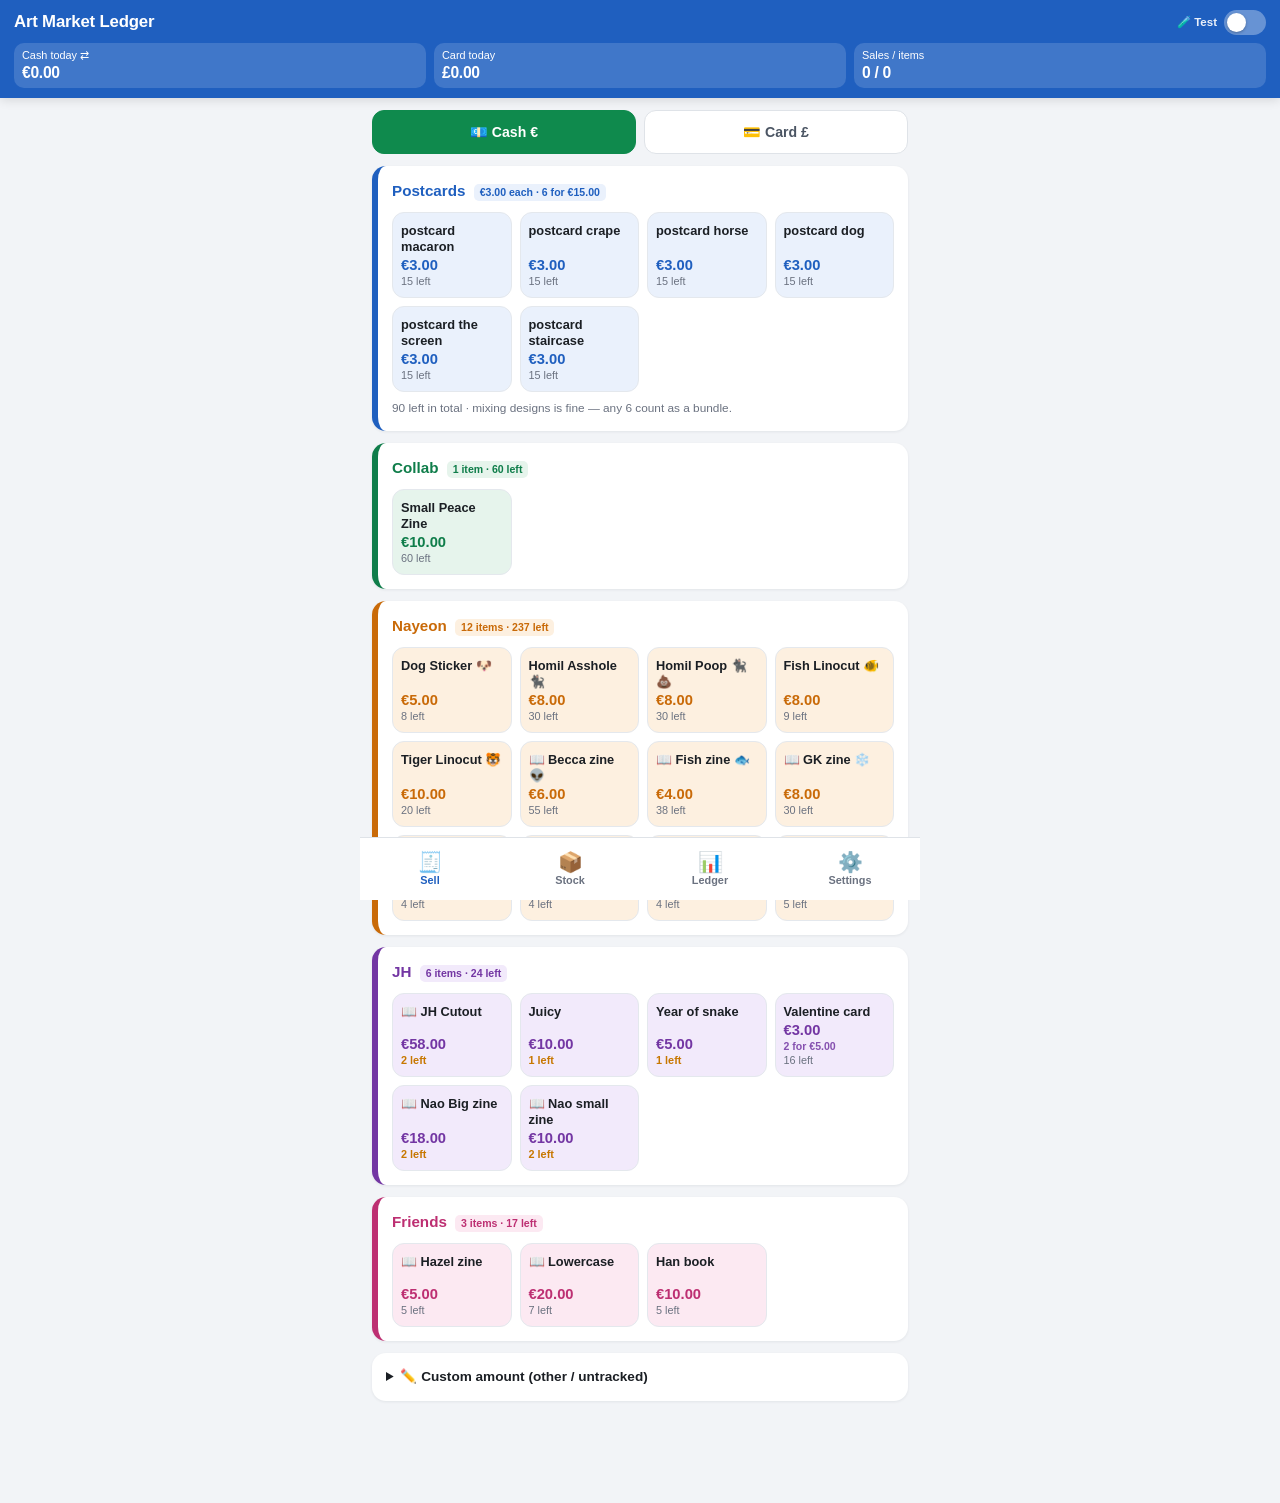
==== commit 08e2aad8: "Cost of Postcard changed" ====
--- a/artmarket-standalone.html
+++ b/artmarket-standalone.html
@@ -41,17 +41,6 @@
 b,strong{font-weight:800}
 
 /* ---------- 상단바 ---------- */
-.warnbar{
-  background:#fdecea;color:#8d2317;font-size:.78rem;line-height:1.4;
-  padding:10px 14px;border-bottom:2px solid #e0a89f;
-}
-.warnbar[hidden]{display:none}
-.warnbar b{display:block;font-size:.86rem;margin-bottom:2px}
-.warnbar button{
-  margin-top:7px;border:0;background:var(--warn);color:#fff;
-  border-radius:8px;padding:8px 12px;font-size:.78rem;font-weight:800;
-  cursor:pointer;font-family:inherit;
-}
 .topbar{
   position:sticky;top:0;z-index:40;
   background:var(--primary);color:#fff;
@@ -91,8 +80,7 @@
 label.check{display:flex;align-items:center;gap:8px;font-size:.82rem;margin:12px 0 0}
 label.check input{width:20px;height:20px;margin:0}
 .grid2{display:grid;grid-template-columns:1fr 1fr;gap:10px}
-.grid2 label{margin-top:0}
-.field-col{display:flex;flex-direction:column;gap:8px;margin-top:10px}
+.grid2 label{margin-top:0}.field-col{display:flex;flex-direction:column;gap:8px;margin-top:10px}
 
 /* ---------- 버튼 ---------- */
 .btn{
@@ -356,6 +344,8 @@
 }
 .stock-row[data-cat]{border-left:4px solid var(--cat)}
 .stock-row[data-cat] .stock-left{color:var(--cat)}
+.stock-row[data-cat] .stock-bar{background:var(--catBg)}
+.stock-row[data-cat] .stock-bar i{background:var(--cat)}
 
 .stock-foot{display:flex;justify-content:flex-end;margin-top:2px}
 
@@ -408,15 +398,11 @@
 .topbar-stats{cursor:pointer}
 .topbar-stats .stat:first-child span{opacity:.9}
 
+.sold-today b{color:#374151;font-weight:800}
+
 </style>
 </head>
 <body>
-
-<div id="storageWarn" class="warnbar" hidden>
-  <b>⚠️ This browser is NOT saving your data.</b>
-  Everything disappears when you close this page. Open the app from a web address instead (see README), or save a backup after every few sales.
-  <button id="warnBackup">Save backup now</button>
-</div>
 
 <header class="topbar">
   <div class="topbar-main">
@@ -533,11 +519,11 @@
       <h2>Postcard price (bundle)</h2>
       <div class="grid2">
         <div><label for="pcUnitEur">1 for €</label><input id="pcUnitEur" type="number" inputmode="decimal" step="0.5"></div>
-        <div><label for="pcPairEur">2 for €</label><input id="pcPairEur" type="number" inputmode="decimal" step="0.5"></div>
+        <div><label for="pcSixEur">6 for €</label><input id="pcSixEur" type="number" inputmode="decimal" step="0.5"></div>
         <div><label for="pcUnitGbp">1 for £</label><input id="pcUnitGbp" type="number" inputmode="decimal" step="0.5"></div>
-        <div><label for="pcPairGbp">2 for £</label><input id="pcPairGbp" type="number" inputmode="decimal" step="0.5"></div>
+        <div><label for="pcSixGbp">6 for £</label><input id="pcSixGbp" type="number" inputmode="decimal" step="0.5"></div>
       </div>
-      <p class="hint">Mixing designs is fine — any 2 postcards count as a bundle. 3 = bundle + 1, 4 = two bundles, automatically.</p>
+      <p class="hint">Mixing designs is fine — any 6 postcards count as a bundle. 7 = 6-set + 1, 12 = two 6-sets, automatically.</p>
     </div>
 
     <div class="card">
@@ -635,7 +621,7 @@
     categories: [
       { id: 'postcard', name: 'Postcards', unitName: 'pc',
         unit: { EUR: toC(3), GBP: toC(2.5) },
-        bundles: [{ qty: 2, EUR: toC(5), GBP: toC(4) }] },
+        bundles: [{ qty: 6, EUR: toC(15), GBP: toC(14), force: true }] },
       { id: 'joint',   name: 'Collab' },
       { id: 'nayeon',  name: 'Nayeon' },
       { id: 'jh',      name: 'JH' },
@@ -648,7 +634,7 @@
       pc('crape',     'postcard crape'),
       pc('horse',     'postcard horse'),
       pc('dog',       'postcard dog'),
-      pc('scren',     'postcard the scren'),
+      pc('scren',     'postcard the screen'),
       pc('staircase', 'postcard staircase'),
 
       /* 공동 제작 */
@@ -682,23 +668,18 @@
       /* 지인 제작 */
       it('p-hazel',      '📖 Hazel zine',      'friends', 5, 4, 5),
       it('p-lowercase',  '📖 Lowercase',       'friends', 20, 19, 7),
-      it('p-hanbook',    'Han book',           'friends', 20, 19, 3)
+      it('p-hanbook',    'Han book',           'friends', 10, 9, 5)
     ],
     sales: []
   };
 }
 
 /* ---------------- 저장소 ---------------- */
-let storageOk = true;
-function probeStorage() {                      // 진짜로 저장이 되는지 한 번 써보고 확인
-  try { localStorage.setItem('__probe', '1'); localStorage.removeItem('__probe'); return true; }
-  catch (e) { return false; }
-}
 function load() {
   try {
     const raw = localStorage.getItem(KEY);
     if (raw) return migrate(JSON.parse(raw));
-  } catch (e) { storageOk = false; }
+  } catch (e) {}
   return defaultState();
 }
 function migrate(s) {
@@ -808,12 +789,58 @@
     if (p && p.stock == null) { p.stock = 1; p.baseStock = 1; }
     s.fixV9 = true;
   }
+
+  // 한 번만 적용: Han book €15 / £14, 총 5권 (이미 팔린 수량은 그대로 빼줌)
+  if (!s.fixV10) {
+    const p = s.products.find(x => x.id === 'p-hanbook');
+    if (p) {
+      const sold = (p.baseStock != null && p.stock != null) ? Math.max(0, p.baseStock - p.stock) : 0;
+      p.price = { EUR: toC(15), GBP: toC(14) };
+      p.baseStock = 5;
+      p.stock = Math.max(0, 5 - sold);
+    }
+    s.fixV10 = true;
+  }
+
+  // 한 번만 적용: 엽서 6장 세트 €14 / £13
+  if (!s.fixV11) {
+    const c = s.categories.find(x => x.id === 'postcard');
+    if (c && c.bundles && !c.bundles.some(b => b.qty === 6)) c.bundles.push({ qty: 6, EUR: toC(14), GBP: toC(13) });
+    s.fixV11 = true;
+  }
+
+  // 한 번만 적용: 오타 수정 'the scren' → 'the screen' (지난 판매 기록의 이름까지)
+  if (!s.fixV12) {
+    const p = s.products.find(x => x.id === 'pc-scren');
+    if (p && p.name === 'postcard the scren') p.name = 'postcard the screen';
+    for (const sale of s.sales || []) for (const l of sale.lines || [])
+      if (l.productId === 'pc-scren' && l.name === 'postcard the scren') l.name = 'postcard the screen';
+    s.fixV12 = true;
+  }
+
+  // 한 번만 적용: 엽서 6장 세트는 무조건 적용 (£ 6장 = £13, 2장 세트 3개 £12보다 우선)
+  if (!s.fixV13) {
+    const c = s.categories.find(x => x.id === 'postcard');
+    const b = c && c.bundles && c.bundles.find(x => x.qty === 6);
+    if (b) b.force = true;
+    s.fixV13 = true;
+  }
+
+  // 한 번만 적용: 엽서 1장 €3 / £2.5, 6장 €15 / £14 (2장 세트 없앰) · Han book €10 / £9
+  if (!s.fixV14) {
+    const c = s.categories.find(x => x.id === 'postcard');
+    if (c) {
+      c.unit = { EUR: toC(3), GBP: toC(2.5) };
+      c.bundles = [{ qty: 6, EUR: toC(15), GBP: toC(14), force: true }];
+    }
+    const p = s.products.find(x => x.id === 'p-hanbook');
+    if (p) p.price = { EUR: toC(10), GBP: toC(9) };
+    s.fixV14 = true;
+  }
   return s;
 }
 function save() {
-  try { localStorage.setItem(KEY, JSON.stringify(state)); storageOk = true; }
-  catch (e) { storageOk = false; }
-  $('#storageWarn').hidden = storageOk;
+  try { localStorage.setItem(KEY, JSON.stringify(state)); } catch (e) {}
 }
 
 let state = load();
@@ -838,18 +865,27 @@
    가격 계산
    ========================================================= */
 // 수량 qty를 낱개/세트 조합 중 가장 싸게 (3장=세트+낱개, 4장=세트2개 …)
+// force 표시가 있는 세트는 더 싼 조합이 있어도 무조건 먼저 적용 (엽서 6장 = £13)
 function bestPrice(qty, unitC, bundles, cur) {
   if (qty <= 0) return 0;
+  let forcedC = 0;
+  const forced = (bundles || []).filter(b => b.force && Number(b.qty) > 0 && Number.isFinite(b[cur]))
+    .sort((a, b) => b.qty - a.qty);
+  for (const b of forced) {
+    const n = Math.floor(qty / b.qty);
+    forcedC += n * b[cur]; qty -= n * b.qty;
+  }
+  const free = (bundles || []).filter(b => !b.force);
   const dp = new Array(qty + 1).fill(Infinity);
   dp[0] = 0;
   for (let i = 1; i <= qty; i++) {
     dp[i] = dp[i - 1] + unitC;
-    for (const b of (bundles || [])) {
+    for (const b of free) {
       const bq = Number(b.qty) || 0, bp = b[cur];
       if (bq > 0 && bq <= i && Number.isFinite(bp)) dp[i] = Math.min(dp[i], dp[i - bq] + bp);
     }
   }
-  return dp[qty];
+  return forcedC + dp[qty];
 }
 // 세트가를 각 디자인에 수량 비율로 나눠 담기 (합계가 정확히 일치하도록 보정)
 function allocate(totalC, weights) {
@@ -921,7 +957,8 @@
   if (!p) return;
   const line = cart.find(c => c.productId === productId);
   const have = line ? line.qty : 0;
-  if (p.stock != null && have >= p.stock) { toast(`Only ${p.stock} left of ${p.name}`); return; }
+  const left = stockLeft(p);
+  if (left != null && have >= left) { toast(`Only ${left} left of ${p.name}`); return; }
   const wasEmpty = !cart.length;
   if (line) line.qty++;
   else cart.push({ key: uid(), productId, name: p.name, qty: 1 });
@@ -934,7 +971,8 @@
   if (!line) return;
   if (delta > 0 && line.productId) {
     const p = prod(line.productId);
-    if (p && p.stock != null && line.qty >= p.stock) { toast(`Only ${p.stock} left of ${p.name}`); return; }
+    const left = p && stockLeft(p);
+    if (left != null && line.qty >= left) { toast(`Only ${left} left of ${p.name}`); return; }
   }
   line.qty += delta;
   if (line.qty <= 0) cart = cart.filter(c => c.key !== key);
@@ -1060,10 +1098,17 @@
   return new Set(state.sales.filter(s => !s.test).map(s => s.date)).size;
 }
 
-function soldQty(date, productId) {
+function soldQty(date, productId) {            // 테스트 모드에서는 테스트 판매만 센다
+  const src = state.settings.testMode
+    ? testSales().filter(s => date === 'ALL' || s.date === date) : salesOf(date);
   let n = 0;
-  for (const s of salesOf(date)) for (const l of s.lines) if (l.productId === productId) n += l.qty;
+  for (const s of src) for (const l of s.lines) if (l.productId === productId) n += l.qty;
   return n;
+}
+// 화면에 보여줄 남은 수량 — 테스트 모드면 진짜 재고에서 테스트 판매분을 뺀 값 (p.stock 자체는 안 바뀜)
+function stockLeft(p) {
+  if (p.stock == null) return null;
+  return state.settings.testMode ? p.stock - soldQty('ALL', p.id) : p.stock;
 }
 // 카테고리(제작자)별 매출
 function byCategory(date) {
@@ -1124,7 +1169,7 @@
     const items = productsOf(c.id);
     if (!items.length) continue;
     const unitName = catUnitName(c);
-    const left = items.reduce((a, p) => a + (p.stock || 0), 0);
+    const left = items.reduce((a, p) => a + (stockLeft(p) || 0), 0);
     let head = `<h2>${esc(c.name)}`;
     if (isBundleCat(c)) {
       const bundleTxt = (c.bundles || []).map(b => `${b.qty} for ${fmt(b[cur], cur)}`).join(' · ');
@@ -1135,20 +1180,21 @@
     head += `</h2>`;
     html += `<div class="card" data-cat="${c.id}">${head}
       <div class="pgrid">${items.map(p => pcardHtml(p, cur, inCart[p.id])).join('')}</div>
-      ${isBundleCat(c) ? `<p class="hint">${left} left in total · mixing designs is fine — any 2 count as a bundle.</p>` : ''}
+      ${isBundleCat(c) ? `<p class="hint">${left} left in total · mixing designs is fine — any 6 count as a bundle.</p>` : ''}
     </div>`;
   }
   $('#productSections').innerHTML = html;
 }
 
 function pcardHtml(p, cur, qtyInCart) {
-  const out = p.stock != null && p.stock <= 0;
+  const left = stockLeft(p);
+  const out = left != null && left <= 0;
   const price = unitOf(p, cur);
   let cls = 'pcard-stock', txt;
-  if (p.stock == null) txt = 'Not tracked';
-  else if (p.stock <= 0) { cls += ' out'; txt = 'Sold out'; }
-  else if (p.stock <= 3) { cls += ' low'; txt = `${p.stock} left`; }
-  else txt = `${p.stock} left`;
+  if (left == null) txt = 'Not tracked';
+  else if (left <= 0) { cls += ' out'; txt = 'Sold out'; }
+  else if (left <= 3) { cls += ' low'; txt = `${left} left`; }
+  else txt = `${left} left`;
   return `<button class="pcard${qtyInCart ? ' in-cart' : ''}" data-cat="${catOf(p.cat).id}" data-add="${p.id}"${out ? ' disabled' : ''}>
     ${qtyInCart ? `<span class="pcard-qty">${qtyInCart}</span>` : ''}
     <span class="pcard-name">${esc(p.name)}</span>
@@ -1233,29 +1279,35 @@
 function renderStock() {
   const today = dayOf();
   const tracked = state.products.filter(p => p.stock != null);
-  const totalLeft = tracked.reduce((a, p) => a + p.stock, 0);
-  const outList = tracked.filter(p => p.stock <= 0);
-  const lowList = tracked.filter(p => p.stock > 0 && p.stock <= 3);
+  const totalLeft = tracked.reduce((a, p) => a + stockLeft(p), 0);
+  const outList = tracked.filter(p => stockLeft(p) <= 0);
+  const lowList = tracked.filter(p => stockLeft(p) > 0 && stockLeft(p) <= 3);
   const soldToday = state.products.reduce((a, p) => a + soldQty(today, p.id), 0);
+  const soldTotal = state.products.reduce((a, p) => a + soldQty('ALL', p.id), 0);
+  const days = dayCount();
+  const testing = !!state.settings.testMode;
 
   $('#stockSummary').innerHTML = `
-    <h2>Stock overview</h2>
+    <h2>${testing ? '🧪 Stock overview (test)' : 'Stock overview'}</h2>
+    ${testing ? '<p class="hint" style="margin:0 0 10px">Test sales are subtracted here only. Real stock comes back when test mode is off.</p>' : ''}
     <div class="tiles">
       <div class="tile"><span>Total left</span><b>${totalLeft}</b></div>
-      <div class="tile"><span>Sold today</span><b>${soldToday}</b></div>
+      <div class="tile strong"><span>Total sold${days > 1 ? ` (${days} days)` : ''}</span><b>${soldTotal}</b></div>
+      <div class="tile"><span>Today sold</span><b>${soldToday}</b></div>
       <div class="tile"><span>Sold out</span><b>${outList.length}</b></div>
-      <div class="tile"><span>3 or fewer</span><b>${lowList.length}</b></div>
+      <div class="tile wide"><span>3 or fewer left</span><b>${lowList.length}</b></div>
     </div>
     ${outList.length ? `<p class="hint">Sold out: ${outList.map(p => esc(p.name)).join(', ')}</p>` : ''}
-    ${lowList.length ? `<p class="hint">Running low: ${lowList.map(p => esc(p.name) + ' (' + p.stock + ')').join(', ')}</p>` : ''}`;
+    ${lowList.length ? `<p class="hint">Running low: ${lowList.map(p => esc(p.name) + ' (' + stockLeft(p) + ')').join(', ')}</p>` : ''}`;
 
   let html = '';
   for (const c of state.categories) {
     const items = productsOf(c.id);
     if (!items.length) continue;
-    const left = items.reduce((a, p) => a + (p.stock || 0), 0);
+    const left = items.reduce((a, p) => a + (stockLeft(p) || 0), 0);
     const sold = items.reduce((a, p) => a + soldQty(today, p.id), 0);
-    html += `<h3 data-cat="${c.id}">${esc(c.name)} · ${left} left <span class="muted">(${sold} sold today)</span></h3>`;
+    const soldAll = items.reduce((a, p) => a + soldQty('ALL', p.id), 0);
+    html += `<h3 data-cat="${c.id}">${esc(c.name)} · ${left} left <span class="muted">(sold ${sold} today / ${soldAll} total)</span></h3>`;
     html += items.map(p => stockRow(p, today)).join('');
   }
   $('#stockList').innerHTML = html;
@@ -1263,8 +1315,9 @@
 
 function stockRow(p, today) {
   const sold = soldQty(today, p.id);
+  const soldAll = soldQty('ALL', p.id);
   const base = p.baseStock || p.stock || 0;
-  const left = p.stock;
+  const left = stockLeft(p);
   const pct = (left != null && base > 0) ? Math.max(0, Math.min(100, Math.round(left / base * 100))) : 0;
   const barCls = left == null ? '' : (left <= 0 ? 'out' : (left <= 3 ? 'low' : ''));
   return `<div class="stock-row" data-cat="${catOf(p.cat).id}" data-sid="${p.id}">
@@ -1273,7 +1326,7 @@
       <span class="stock-left">${left == null ? '<small>not tracked</small>' : `${left}<small> / ${base}</small>`}</span>
     </div>
     ${left == null ? '' : `<div class="stock-bar"><i class="${barCls}" style="width:${pct}%"></i></div>`}
-    <div class="stock-foot"><span class="sold-today">${sold} sold today</span></div>
+    <div class="stock-foot"><span class="sold-today">sold <b>${sold}</b> today · <b>${soldAll}</b> total</span></div>
   </div>`;
 }
 
@@ -1365,9 +1418,9 @@
   const s = state.settings, g = catOf('postcard');
   if (isBundleCat(g)) {
     $('#pcUnitEur').value = num(g.unit.EUR);
-    $('#pcPairEur').value = num(g.bundles[0].EUR);
+    $('#pcSixEur').value = num(pcBundle(6).EUR);
     $('#pcUnitGbp').value = num(g.unit.GBP);
-    $('#pcPairGbp').value = num(g.bundles[0].GBP);
+    $('#pcSixGbp').value = num(pcBundle(6).GBP);
   }
 
   const catOptions = p => state.categories
@@ -1663,10 +1716,16 @@
 });
 
 // 설정: 엽서 가격
+function pcBundle(qty) {                       // 엽서 n장 세트 (없으면 만들어 둠)
+  const c = catOf('postcard');
+  let b = c.bundles.find(x => x.qty === qty);
+  if (!b) { b = { qty, EUR: 0, GBP: 0, force: qty === 6 }; c.bundles.push(b); }
+  return b;
+}
 [['#pcUnitEur', v => catOf('postcard').unit.EUR = toC(v)],
  ['#pcUnitGbp', v => catOf('postcard').unit.GBP = toC(v)],
- ['#pcPairEur', v => catOf('postcard').bundles[0].EUR = toC(v)],
- ['#pcPairGbp', v => catOf('postcard').bundles[0].GBP = toC(v)]
+ ['#pcSixEur',  v => pcBundle(6).EUR = toC(v)],
+ ['#pcSixGbp',  v => pcBundle(6).GBP = toC(v)]
 ].forEach(([sel, fn]) => {
   $(sel).addEventListener('change', e => { fn(e.target.value); save(); renderSell(); renderCart(); renderTop(); toast('Saved'); });
 });
@@ -1763,9 +1822,6 @@
 window.addEventListener('resize', () => { if (!$('#cart').hidden) renderCart(); });
 
 /* ---------------- 시작 ---------------- */
-storageOk = storageOk && probeStorage();
-$('#storageWarn').hidden = storageOk;
-$('#warnBackup').addEventListener('click', backup);
 renderTestBar();
 go('sell');
 renderTop();
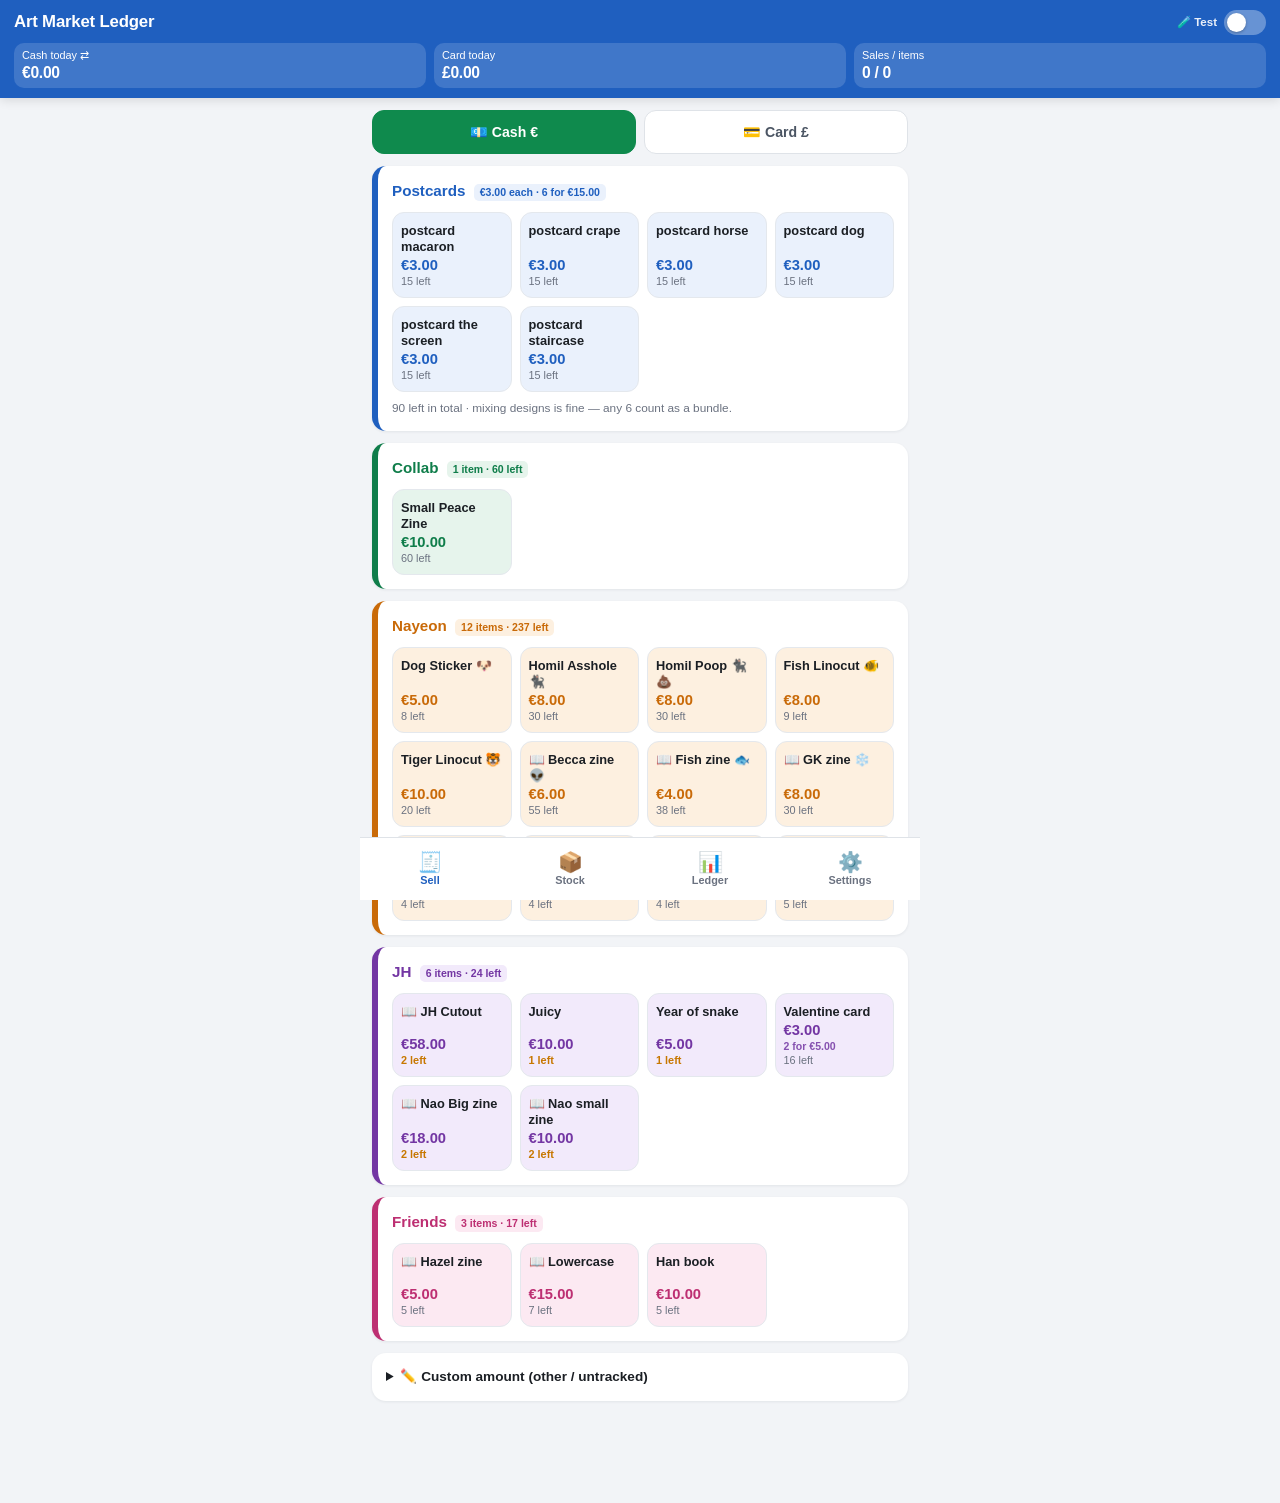
==== commit 962f7dac: "some book cost different" ====
--- a/artmarket-standalone.html
+++ b/artmarket-standalone.html
@@ -667,7 +667,7 @@
 
       /* 지인 제작 */
       it('p-hazel',      '📖 Hazel zine',      'friends', 5, 4, 5),
-      it('p-lowercase',  '📖 Lowercase',       'friends', 20, 19, 7),
+      it('p-lowercase',  '📖 Lowercase',       'friends', 15, 15, 7),
       it('p-hanbook',    'Han book',           'friends', 10, 9, 5)
     ],
     sales: []
@@ -836,6 +836,13 @@
     const p = s.products.find(x => x.id === 'p-hanbook');
     if (p) p.price = { EUR: toC(10), GBP: toC(9) };
     s.fixV14 = true;
+  }
+
+  // 한 번만 적용: Lowercase €15 / £15
+  if (!s.fixV15) {
+    const p = s.products.find(x => x.id === 'p-lowercase');
+    if (p) p.price = { EUR: toC(15), GBP: toC(15) };
+    s.fixV15 = true;
   }
   return s;
 }
